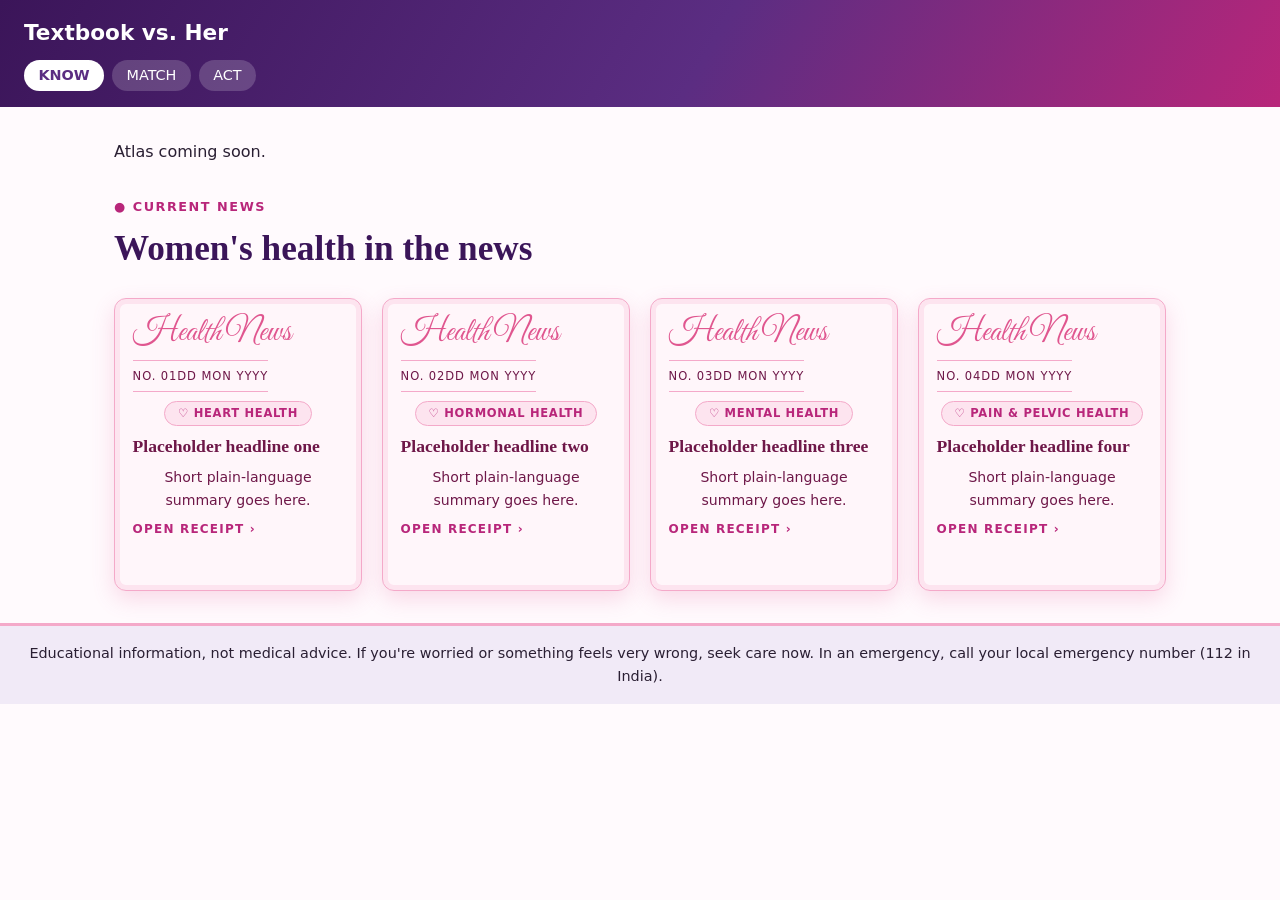
==== frontend/index.html @ a3866118 "Add frontend foundation Co-authored-by: Copilot <223556219+Copilot@users.noreply.github.com>" ====
<!DOCTYPE html>
<html lang="en">
<head>
  <meta charset="UTF-8" />
  <meta name="viewport" content="width=device-width, initial-scale=1" />
  <title>Textbook vs. Her</title>
  <link rel="preconnect" href="https://fonts.googleapis.com" />
  <link rel="preconnect" href="https://fonts.gstatic.com" crossorigin />
  <link href="https://fonts.googleapis.com/css2?family=Great+Vibes&display=swap" rel="stylesheet" />
  <link rel="stylesheet" href="styles/main.css" />
</head>
<body>
  <!-- bow drawing, reused by the receipts -->
  <svg width="0" height="0" style="position:absolute" aria-hidden="true" focusable="false">
    <symbol id="bow">
      <path d="M32 20 C22 4 4 2 3 18 C2 33 21 36 32 20Z" />
      <path d="M32 20 C42 4 60 2 61 18 C62 33 43 36 32 20Z" />
      <path d="M30 24 L22 38 L28 36 L32 26Z" />
      <path d="M34 24 L42 38 L36 36 L32 26Z" />
      <circle cx="32" cy="20" r="4.5" />
    </symbol>
  </svg>

  <header class="site-header">
    <h1>Textbook vs. Her</h1>
    <ol class="steps" aria-label="Your progress">
      <li aria-current="step">KNOW</li>
      <li>MATCH</li>
      <li>ACT</li>
    </ol>
  </header>

  <main id="app">
    <p>Atlas coming soon.</p>

    <section class="news" aria-labelledby="news-title">
      <p class="eyebrow">Current news</p>
      <h2 id="news-title">Women's health in the news</h2>
      <ul class="receipt-grid" id="news-list"></ul>
    </section>
  </main>

  <dialog id="receipt-dialog" class="receipt-dialog"></dialog>

  <footer class="site-footer">
    Educational information, not medical advice. If you're worried or something feels very wrong, seek care now. In an emergency, call your local emergency number (112 in India).
  </footer>

  <script type="module" src="config.js"></script>
  <script type="module" src="components/news.js"></script>
</body>
</html>
---- frontend/styles/main.css ----
/* =========================================================
   Textbook vs. Her: main stylesheet
   Edit colours here. Red is reserved for warning signs only.
   ========================================================= */
:root {
  /* purples */
  --purple-900: #3b1559;
  --purple-700: #5b2d82;
  --purple-500: #8a4bb8;
  --purple-100: #f1eaf7;

  /* pinks */
  --baby-pink: #fde4ef;
  --paper: #fff6fa;
  --rose-300: #f4a9c9;
  --rose-500: #e0568f;      /* dark pink */
  --rose-700: #b8267a;
  --rose-900: #6e1748;

  /* general */
  --text: #2a1f33;
  --muted: #6b5d75;
  --border: #e6dcee;
  --bg: #fffafd;
  --radius: 14px;
  --gap: 1rem;

  /* warnings (the only place red is used) */
  --warning: #b3261e;
  --warning-bg: #fdecea;

  /* fonts */
  --script: "Great Vibes", "Segoe Script", "Brush Script MT", cursive;
  --serif: Georgia, "Times New Roman", serif;
}

/* ---------- Base ---------- */
* { box-sizing: border-box; }

body {
  margin: 0;
  font-family: system-ui, -apple-system, "Segoe UI", sans-serif;
  color: var(--text);
  background: var(--bg);
  line-height: 1.6;
}

a { color: var(--purple-700); }

:focus-visible {
  outline: 3px solid var(--rose-700);
  outline-offset: 2px;
}

/* ---------- Header ---------- */
.site-header {
  padding: var(--gap) 1.5rem;
  color: #fff;
  background: linear-gradient(120deg, var(--purple-900), var(--purple-700) 55%, var(--rose-700));
}
.site-header h1 { margin: 0; font-size: 1.35rem; }

.steps {
  display: flex;
  gap: 0.5rem;
  margin: 0.6rem 0 0;
  padding: 0;
  list-style: none;
}
.steps li {
  padding: 0.25rem 0.9rem;
  border-radius: 999px;
  background: rgba(255, 255, 255, 0.18);
  font-size: 0.9rem;
}
.steps li[aria-current="step"] {
  background: #fff;
  color: var(--purple-700);
  font-weight: 700;
}

/* ---------- Layout ---------- */
main {
  max-width: 1100px;
  margin: 0 auto;
  padding: var(--gap) 1.5rem 2rem;
}

.card {
  padding: var(--gap);
  background: #fff;
  border: 1px solid var(--border);
  border-radius: var(--radius);
}

/* Red box: ONLY for published warning signs */
.warning-box {
  padding: var(--gap);
  background: var(--warning-bg);
  border: 2px solid var(--warning);
  border-radius: var(--radius);
}

/* ---------- Footer / disclaimer ---------- */
.site-footer {
  padding: var(--gap) 1.5rem;
  background: var(--purple-100);
  border-top: 3px solid var(--rose-300);
  font-size: 0.9rem;
  text-align: center;
}

/* ---------- News section heading ---------- */
.eyebrow {
  margin: 2rem 0 0;
  color: var(--rose-700);
  font-size: 0.8rem;
  font-weight: 700;
  letter-spacing: 0.12em;
  text-transform: uppercase;
}
.eyebrow::before { content: "● "; }

.news h2 {
  margin: 0.25rem 0 1.25rem;
  font-family: var(--serif);
  font-size: clamp(1.6rem, 4vw, 2.2rem);
  color: var(--purple-900);
}

.receipt-grid {
  display: grid;
  gap: 1.25rem;
  grid-template-columns: repeat(auto-fit, minmax(230px, 1fr));
  margin: 0;
  padding: 0;
  list-style: none;
}

/* ---------- Small receipt card ---------- */
.rcard {
  display: flex;
  flex-direction: column;
  gap: 0.55rem;
  width: 100%;
  height: 100%;
  padding: 1.1rem 1.1rem 1rem;
  font: inherit;
  text-align: center;
  color: var(--rose-900);
  background: var(--paper);
  border: 1.5px solid var(--rose-300);
  border-radius: 12px;
  box-shadow: inset 0 0 0 5px var(--baby-pink), 0 8px 22px rgba(224, 86, 143, 0.2);
  cursor: pointer;
  transition: transform 0.2s ease, box-shadow 0.2s ease;
}
.rcard:hover,
.rcard:focus-visible {
  transform: translateY(-5px) rotate(-0.6deg);
  box-shadow: inset 0 0 0 5px var(--baby-pink), 0 16px 32px rgba(224, 86, 143, 0.32);
}
.rcard > span { display: block; }

.rcard__script {
  font-family: var(--script);
  font-size: 2rem;
  line-height: 1.1;
  color: var(--rose-500);
}
.rcard__meta {
  display: flex !important;
  justify-content: space-between;
  padding: 0.35rem 0;
  border-top: 1px solid var(--rose-300);
  border-bottom: 1px solid var(--rose-300);
  font-size: 0.72rem;
  letter-spacing: 0.08em;
  text-transform: uppercase;
}
.rcard__tag {
  align-self: center;
  padding: 0.15rem 0.8rem;
  color: var(--rose-700);
  background: var(--baby-pink);
  border: 1px solid var(--rose-300);
  border-radius: 999px;
  font-size: 0.72rem;
  font-weight: 700;
  letter-spacing: 0.06em;
  text-transform: uppercase;
}
.rcard__title {
  font-family: var(--serif);
  font-size: 1.1rem;
  font-weight: 700;
  line-height: 1.3;
}
.rcard__summary { font-size: 0.88rem; }
.rcard__more {
  margin-top: auto;
  color: var(--rose-700);
  font-size: 0.75rem;
  font-weight: 700;
  letter-spacing: 0.1em;
  text-transform: uppercase;
}
.rcard__barcode {
  height: 26px;
  background: repeating-linear-gradient(
    90deg,
    var(--rose-500) 0 2px, transparent 2px 4px,
    var(--rose-500) 4px 5px, transparent 5px 9px
  );
  opacity: 0.6;
}

/* ---------- Big receipt (opens in a dialog) ---------- */
.receipt-dialog {
  width: min(440px, 92vw);
  max-height: 92vh;
  padding: 0;
  border: 0;
  background: transparent;
  overflow: visible;
}
.receipt-dialog::backdrop {
  background: rgba(59, 21, 89, 0.35);
  backdrop-filter: blur(6px);
}
.receipt-dialog[open] { animation: receipt-in 0.22s ease-out; }

@keyframes receipt-in {
  from { opacity: 0; transform: scale(0.92) translateY(12px); }
  to   { opacity: 1; transform: none; }
}

.receipt {
  max-height: 92vh;
  overflow: auto;
  padding: 1.4rem 2rem;
  text-align: center;
  color: var(--rose-900);
  background: var(--paper);
  border: 2px solid var(--rose-500);
  border-radius: 6px;
  box-shadow: inset 0 0 0 6px var(--baby-pink), 0 24px 60px rgba(110, 23, 72, 0.35);
}

/* bows */
.bow {
  width: 56px;
  height: 36px;
  fill: var(--rose-300);
  stroke: var(--rose-500);
  stroke-width: 1.5;
}
.bow--flip   { transform: scaleY(-1); }
.bow--flip-x { transform: scale(-1, -1); }

/* top row: bow, title, close button */
.receipt__top {
  display: flex;
  align-items: center;
  justify-content: space-between;
  gap: 0.5rem;
}
.receipt__script {
  margin: 0;
  font-family: var(--script);
  font-size: 2.8rem;
  font-weight: 400;
  line-height: 1;
  color: var(--rose-500);
}
.receipt__close {
  width: 36px;
  height: 36px;
  font: inherit;
  color: var(--rose-700);
  background: #fff;
  border: 1.5px solid var(--rose-500);
  border-radius: 50%;
  cursor: pointer;
}
.receipt__close:hover { background: var(--baby-pink); }

/* header lines */
.receipt__thanks {
  margin: 0.7rem 0;
  padding-bottom: 0.6rem;
  border-bottom: 1.5px solid var(--rose-500);
  font-size: 0.85rem;
  font-weight: 700;
  letter-spacing: 0.14em;
  text-transform: uppercase;
}
.receipt__row {
  display: flex;
  justify-content: space-between;
  padding-bottom: 0.5rem;
  border-bottom: 1.5px solid var(--rose-500);
  color: var(--rose-700);
  font-size: 0.8rem;
  letter-spacing: 0.08em;
  text-transform: uppercase;
}
.receipt__cols {
  display: flex;
  justify-content: space-between;
  margin: 0.8rem 0 0.2rem;
  font-size: 0.82rem;
  font-weight: 700;
  letter-spacing: 0.14em;
  text-transform: uppercase;
}

/* body */
.receipt__title {
  margin: 0.5rem 0 0.3rem;
  font-family: var(--serif);
  font-size: 1.3rem;
  line-height: 1.3;
}
.receipt__summary { margin: 0 0 0.8rem; font-size: 0.92rem; }
.receipt__points {
  margin: 0 0 1rem;
  padding-left: 1.4rem;
  text-align: left;
  font-size: 0.92rem;
}
.receipt__points li { margin-bottom: 0.3rem; }

/* "Source:" line (the receipt's "Total:") */
.receipt__total {
  display: flex;
  align-items: baseline;
  justify-content: space-between;
  padding: 0.3rem 0;
  border-top: 1.5px solid var(--rose-500);
  border-bottom: 1.5px solid var(--rose-500);
  font-weight: 700;
}
.receipt__script-sm {
  font-family: var(--script);
  font-size: 1.9rem;
  font-weight: 400;
  color: var(--rose-500);
}

/* link button + barcode */
.receipt__notify {
  margin: 0.9rem 0 0.5rem;
  font-size: 0.75rem;
  letter-spacing: 0.1em;
  text-transform: uppercase;
}
.receipt__link {
  display: inline-block;
  padding: 0.5rem 1.3rem;
  color: #fff;
  background: var(--rose-700);
  border-radius: 999px;
  font-weight: 700;
  text-decoration: none;
}
.receipt__link:hover { background: var(--rose-900); }
.receipt__link--off {
  color: var(--rose-700);
  background: var(--baby-pink);
  border: 1px dashed var(--rose-500);
}
.receipt__link--off:hover { background: var(--baby-pink); }

.receipt__barcode {
  height: 46px;
  margin: 0.9rem 0 0.2rem;
  background: repeating-linear-gradient(
    90deg,
    var(--rose-500) 0 3px, transparent 3px 6px,
    var(--rose-500) 6px 7px, transparent 7px 12px
  );
}
.receipt__bottom { display: flex; justify-content: space-between; }
.receipt__disclaimer { margin: 0.2rem 0 0; font-size: 0.72rem; }

/* ---------- Respect "reduce motion" ---------- */
@media (prefers-reduced-motion: reduce) {
  .rcard { transition: none; }
  .rcard:hover,
  .rcard:focus-visible { transform: none; }
  .receipt-dialog[open] { animation: none; }
}
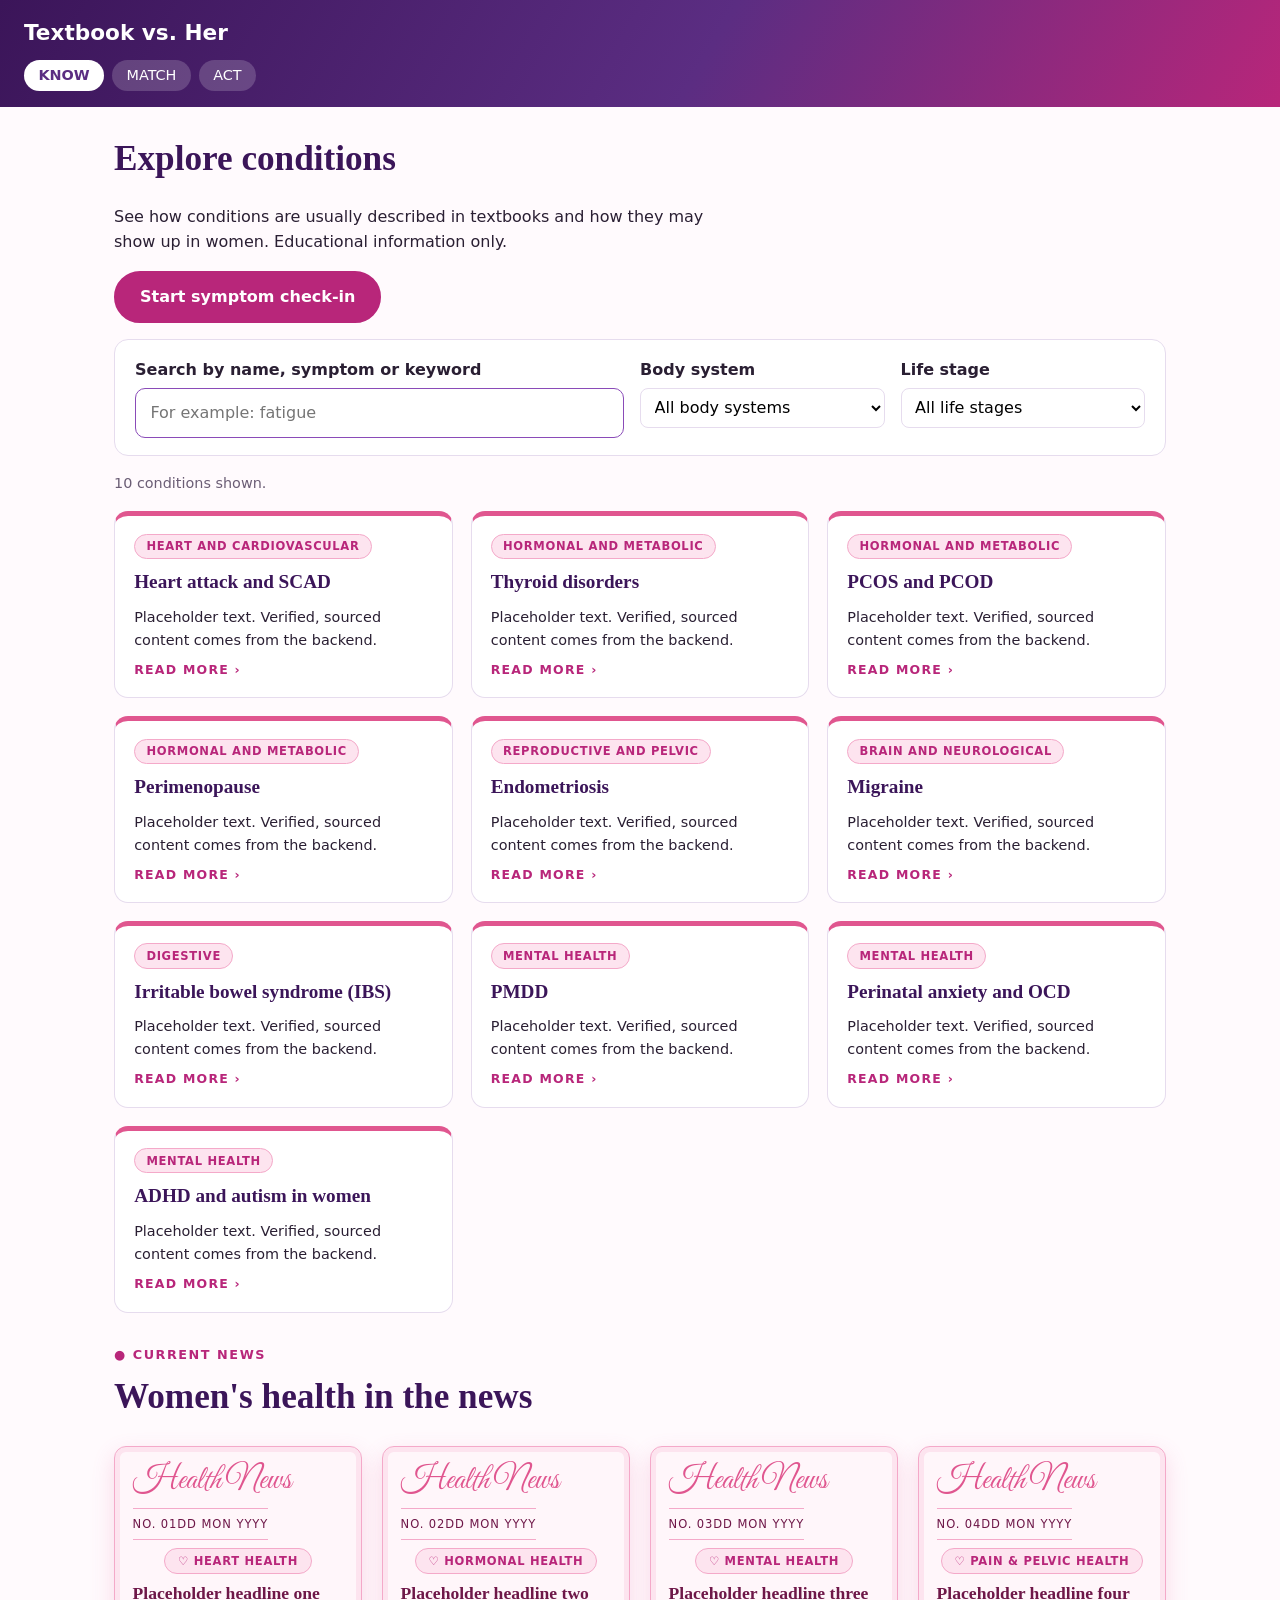
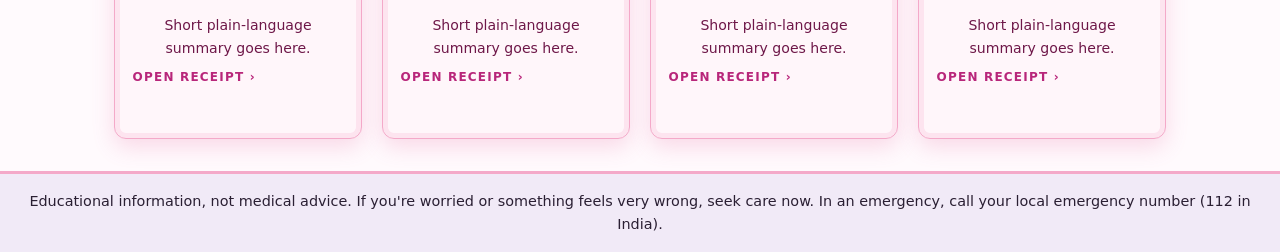
==== commit 68024934: "Build health check-in frontend Co-authored-by: Copilot <223556219+Copilot@users.noreply.github.com>" ====
--- a/frontend/index.html
+++ b/frontend/index.html
@@ -31,7 +31,33 @@
   </header>
 
   <main id="app">
-    <p>Atlas coming soon.</p>
+    <section class="atlas" aria-labelledby="atlas-title">
+      <h2 id="atlas-title" class="page-title">Explore conditions</h2>
+      <p class="lead">
+        See how conditions are usually described in textbooks and how they may show up in women.
+        Educational information only.
+      </p>
+      <p><a class="btn" href="pages/checkin.html">Start symptom check-in</a></p>
+
+      <div class="atlas-tools panel">
+        <div>
+          <label for="atlas-search">Search by name, symptom or keyword</label>
+          <input id="atlas-search" type="search" autocomplete="off" placeholder="For example: fatigue" />
+        </div>
+        <div>
+          <label for="filter-system">Body system</label>
+          <select id="filter-system"><option value="">All body systems</option></select>
+        </div>
+        <div>
+          <label for="filter-stage">Life stage</label>
+          <select id="filter-stage"><option value="">All life stages</option></select>
+        </div>
+      </div>
+
+      <p id="atlas-status" class="status" role="status" aria-live="polite"></p>
+      <div id="atlas-error" class="error-box" role="alert" tabindex="-1" hidden></div>
+      <ul id="atlas-grid" class="ccard-grid"></ul>
+    </section>
 
     <section class="news" aria-labelledby="news-title">
       <p class="eyebrow">Current news</p>
@@ -47,6 +73,7 @@
   </footer>
 
   <script type="module" src="config.js"></script>
+  <script type="module" src="components/atlas.js"></script>
   <script type="module" src="components/news.js"></script>
 </body>
 </html>
--- a/frontend/styles/main.css
+++ b/frontend/styles/main.css
@@ -390,4 +390,302 @@
   .rcard:hover,
   .rcard:focus-visible { transform: none; }
   .receipt-dialog[open] { animation: none; }
-}+}
+/* ---------- Check-in form ---------- */
+.site-header h1 a { color: #fff; text-decoration: none; }
+.page-title {
+  margin: 0.5rem 0;
+  font-family: var(--serif);
+  font-size: clamp(1.6rem, 4vw, 2.2rem);
+  color: var(--purple-900);
+}
+.lead { max-width: 60ch; }
+.privacy-note { color: var(--muted); font-size: 0.9rem; }
+
+.panel {
+  margin: 1rem 0;
+  padding: 1.1rem 1.25rem;
+  background: #fff;
+  border: 1px solid var(--border);
+  border-radius: var(--radius);
+}
+fieldset.panel legend,
+.panel h3 {
+  margin: 0 0 0.6rem;
+  padding: 0 0.3rem;
+  font-family: var(--serif);
+  font-size: 1.15rem;
+  color: var(--purple-900);
+}
+.panel label { font-weight: 600; }
+
+.choices {
+  display: grid;
+  gap: 0.5rem;
+  grid-template-columns: repeat(auto-fit, minmax(210px, 1fr));
+}
+.choice {
+  display: flex;
+  align-items: center;
+  gap: 0.6rem;
+  padding: 0.6rem 0.8rem;
+  font-weight: 500;
+  border: 1.5px solid var(--border);
+  border-radius: 10px;
+  cursor: pointer;
+}
+.choice:has(input:checked) { background: var(--baby-pink); border-color: var(--rose-500); }
+.choice input { width: 1.1rem; height: 1.1rem; accent-color: var(--rose-700); }
+
+input[type="search"] {
+  display: block;
+  width: 100%;
+  margin-top: 0.3rem;
+  padding: 0.7rem 0.9rem;
+  font: inherit;
+  border: 1.5px solid var(--purple-500);
+  border-radius: 10px;
+}
+.status { min-height: 1.4rem; margin: 0.4rem 0; color: var(--muted); font-size: 0.9rem; }
+
+.results, .selected { display: grid; gap: 0.5rem; margin: 0; padding: 0; list-style: none; }
+.results { grid-template-columns: repeat(auto-fill, minmax(220px, 1fr)); }
+
+.result-btn {
+  display: flex;
+  justify-content: space-between;
+  width: 100%;
+  padding: 0.6rem 0.8rem;
+  font: inherit;
+  text-align: left;
+  color: var(--text);
+  background: var(--paper);
+  border: 1.5px solid var(--rose-300);
+  border-radius: 10px;
+  cursor: pointer;
+}
+.result-btn:hover:not(:disabled) { background: var(--baby-pink); }
+.result-btn:disabled { opacity: 0.6; cursor: default; }
+.result-btn span { color: var(--rose-700); font-weight: 700; }
+
+.sym { padding: 0.9rem 1rem; }
+.sym__head { display: flex; align-items: center; justify-content: space-between; margin-bottom: 0.6rem; }
+.sym__fields { display: grid; gap: 0.75rem; grid-template-columns: repeat(auto-fit, minmax(200px, 1fr)); }
+.sym__fields label { display: grid; gap: 0.25rem; font-size: 0.9rem; }
+select {
+  padding: 0.55rem 0.6rem;
+  font: inherit;
+  background: #fff;
+  border: 1.5px solid var(--border);
+  border-radius: 8px;
+}
+.link-btn {
+  font: inherit;
+  font-weight: 600;
+  color: var(--rose-700);
+  background: none;
+  border: 0;
+  text-decoration: underline;
+  cursor: pointer;
+}
+.empty {
+  padding: 0.8rem;
+  text-align: center;
+  color: var(--muted);
+  border: 1.5px dashed var(--rose-300);
+  border-radius: 10px;
+}
+
+.btn {
+  display: inline-block;
+  padding: 0.7rem 1.5rem;
+  font: inherit;
+  font-weight: 700;
+  color: #fff;
+  background: var(--rose-700);
+  border: 2px solid var(--rose-700);
+  border-radius: 999px;
+  text-decoration: none;
+  cursor: pointer;
+}
+.btn:hover { background: var(--rose-900); border-color: var(--rose-900); }
+.btn:disabled { opacity: 0.6; cursor: wait; }
+.btn--ghost { color: var(--rose-700); background: #fff; }
+.btn--ghost:hover { color: var(--rose-900); background: var(--baby-pink); }
+.actions { display: flex; flex-wrap: wrap; gap: 0.75rem; }
+
+/* Form errors use purple, NOT red: red is reserved for published warning signs */
+.error-box {
+  margin: 0.75rem 0;
+  padding: 0.8rem 1rem;
+  background: var(--purple-100);
+  border: 2px solid var(--purple-700);
+  border-radius: 10px;
+}
+.error-box strong { display: block; margin-bottom: 0.3rem; }
+.error-box ul { margin: 0; padding-left: 1.2rem; }
+/* ---------- Results ---------- */
+.section-title {
+  margin: 1.5rem 0 0.4rem;
+  font-family: var(--serif);
+  font-size: 1.5rem;
+  color: var(--purple-900);
+}
+.note { color: var(--muted); font-size: 0.9rem; }
+.disclaimer-block {
+  margin: 0 0 1rem;
+  padding: 0.8rem 1rem;
+  background: var(--purple-100);
+  border-left: 5px solid var(--purple-700);
+  border-radius: 8px;
+  font-weight: 600;
+}
+details.panel summary { cursor: pointer; font-weight: 700; color: var(--purple-700); }
+
+input[type="text"] {
+  display: block;
+  width: 100%;
+  max-width: 360px;
+  margin: 0.3rem 0 1rem;
+  padding: 0.7rem 0.9rem;
+  font: inherit;
+  border: 1.5px solid var(--purple-500);
+  border-radius: 10px;
+}
+
+/* Warning signs: the ONLY place red is used */
+.warning-box h2 {
+  margin: 0 0 0.4rem;
+  font-family: var(--serif);
+  font-size: 1.35rem;
+  color: var(--warning);
+}
+.warning-list { display: grid; gap: 0.75rem; margin: 0.75rem 0 0; padding: 0; list-style: none; }
+.warning-item {
+  padding: 0.8rem 1rem;
+  background: #fff;
+  border: 1.5px solid var(--warning);
+  border-radius: 10px;
+}
+.warning-item p { margin: 0.2rem 0; }
+.warning-item__name { font-weight: 700; color: var(--warning); }
+.warning-item a { color: var(--warning); }
+
+/* Pattern cards: pink and purple, never red */
+.pattern-list { display: grid; gap: 1rem; margin: 1rem 0; padding: 0; list-style: none; }
+.pattern {
+  padding: 1.1rem 1.25rem;
+  background: var(--paper);
+  border: 1.5px solid var(--rose-300);
+  border-radius: var(--radius);
+  box-shadow: inset 0 0 0 4px var(--baby-pink);
+}
+.pattern__pick {
+  display: inline-flex;
+  align-items: center;
+  gap: 0.5rem;
+  color: var(--rose-700);
+  font-weight: 600;
+}
+.pattern__pick input { width: 1.1rem; height: 1.1rem; accent-color: var(--rose-700); }
+.pattern h3 {
+  margin: 0.4rem 0 0.2rem;
+  font-family: var(--serif);
+  font-size: 1.3rem;
+  color: var(--purple-900);
+}
+.pattern h4 {
+  margin: 0.9rem 0 0.2rem;
+  font-size: 0.8rem;
+  letter-spacing: 0.1em;
+  text-transform: uppercase;
+  color: var(--rose-700);
+}
+.pattern p { margin: 0.2rem 0; }
+.pattern ul { margin: 0.2rem 0; padding-left: 1.2rem; }
+.overlap { display: flex; align-items: center; gap: 0.5rem; font-weight: 700; color: var(--purple-700); }
+.overlap__dots { letter-spacing: 0.2em; color: var(--rose-500); }
+/* ---------- Atlas ---------- */
+.atlas-tools { display: grid; gap: 1rem; grid-template-columns: 2fr 1fr 1fr; }
+.atlas-tools label { display: block; margin-bottom: 0.3rem; }
+.atlas-tools select { width: 100%; }
+@media (max-width: 760px) { .atlas-tools { grid-template-columns: 1fr; } }
+
+.ccard-grid {
+  display: grid;
+  gap: 1.1rem;
+  grid-template-columns: repeat(auto-fill, minmax(250px, 1fr));
+  margin: 1rem 0;
+  padding: 0;
+  list-style: none;
+}
+.ccard {
+  display: flex;
+  flex-direction: column;
+  gap: 0.5rem;
+  height: 100%;
+  padding: 1.1rem 1.2rem;
+  color: var(--text);
+  text-decoration: none;
+  background: #fff;
+  border: 1.5px solid var(--border);
+  border-top: 5px solid var(--rose-500);
+  border-radius: var(--radius);
+  transition: transform 0.2s ease, box-shadow 0.2s ease;
+}
+a.ccard:hover,
+a.ccard:focus-visible {
+  transform: translateY(-4px);
+  box-shadow: 0 12px 26px rgba(91, 45, 130, 0.18);
+}
+.ccard__tag {
+  align-self: flex-start;
+  display: inline-block;
+  padding: 0.15rem 0.7rem;
+  color: var(--rose-700);
+  background: var(--baby-pink);
+  border: 1px solid var(--rose-300);
+  border-radius: 999px;
+  font-size: 0.72rem;
+  font-weight: 700;
+  letter-spacing: 0.06em;
+  text-transform: uppercase;
+}
+.ccard h3 { margin: 0; font-family: var(--serif); font-size: 1.2rem; color: var(--purple-900); }
+.ccard p { margin: 0; font-size: 0.9rem; }
+.ccard__more {
+  margin-top: auto;
+  color: var(--rose-700);
+  font-size: 0.78rem;
+  font-weight: 700;
+  letter-spacing: 0.1em;
+  text-transform: uppercase;
+}
+
+/* ---------- Condition detail ---------- */
+.detail-section { margin: 1.5rem 0; }
+.detail-section h2 {
+  margin: 0 0 0.5rem;
+  font-family: var(--serif);
+  font-size: 1.4rem;
+  color: var(--purple-900);
+}
+.detail-section ul { margin: 0.2rem 0; padding-left: 1.2rem; }
+
+.compare { display: grid; gap: 1rem; }
+.compare--two { grid-template-columns: 1fr 1fr; }
+@media (max-width: 760px) { .compare--two { grid-template-columns: 1fr; } }
+.compare__col {
+  padding: 1rem 1.2rem;
+  background: #fff;
+  border: 1.5px solid var(--border);
+  border-radius: var(--radius);
+}
+.compare__col h3 { margin: 0 0 0.4rem; font-family: var(--serif); font-size: 1.15rem; }
+.compare__col--textbook { border-top: 5px solid var(--purple-500); }
+.compare__col--textbook h3 { color: var(--purple-700); }
+.compare__col--her { border-top: 5px solid var(--rose-500); background: var(--paper); }
+.compare__col--her h3 { color: var(--rose-700); }
+
+.source-list li { margin-bottom: 0.3rem; }
+.detail-cta { display: flex; flex-wrap: wrap; gap: 0.75rem; margin: 1.5rem 0; }
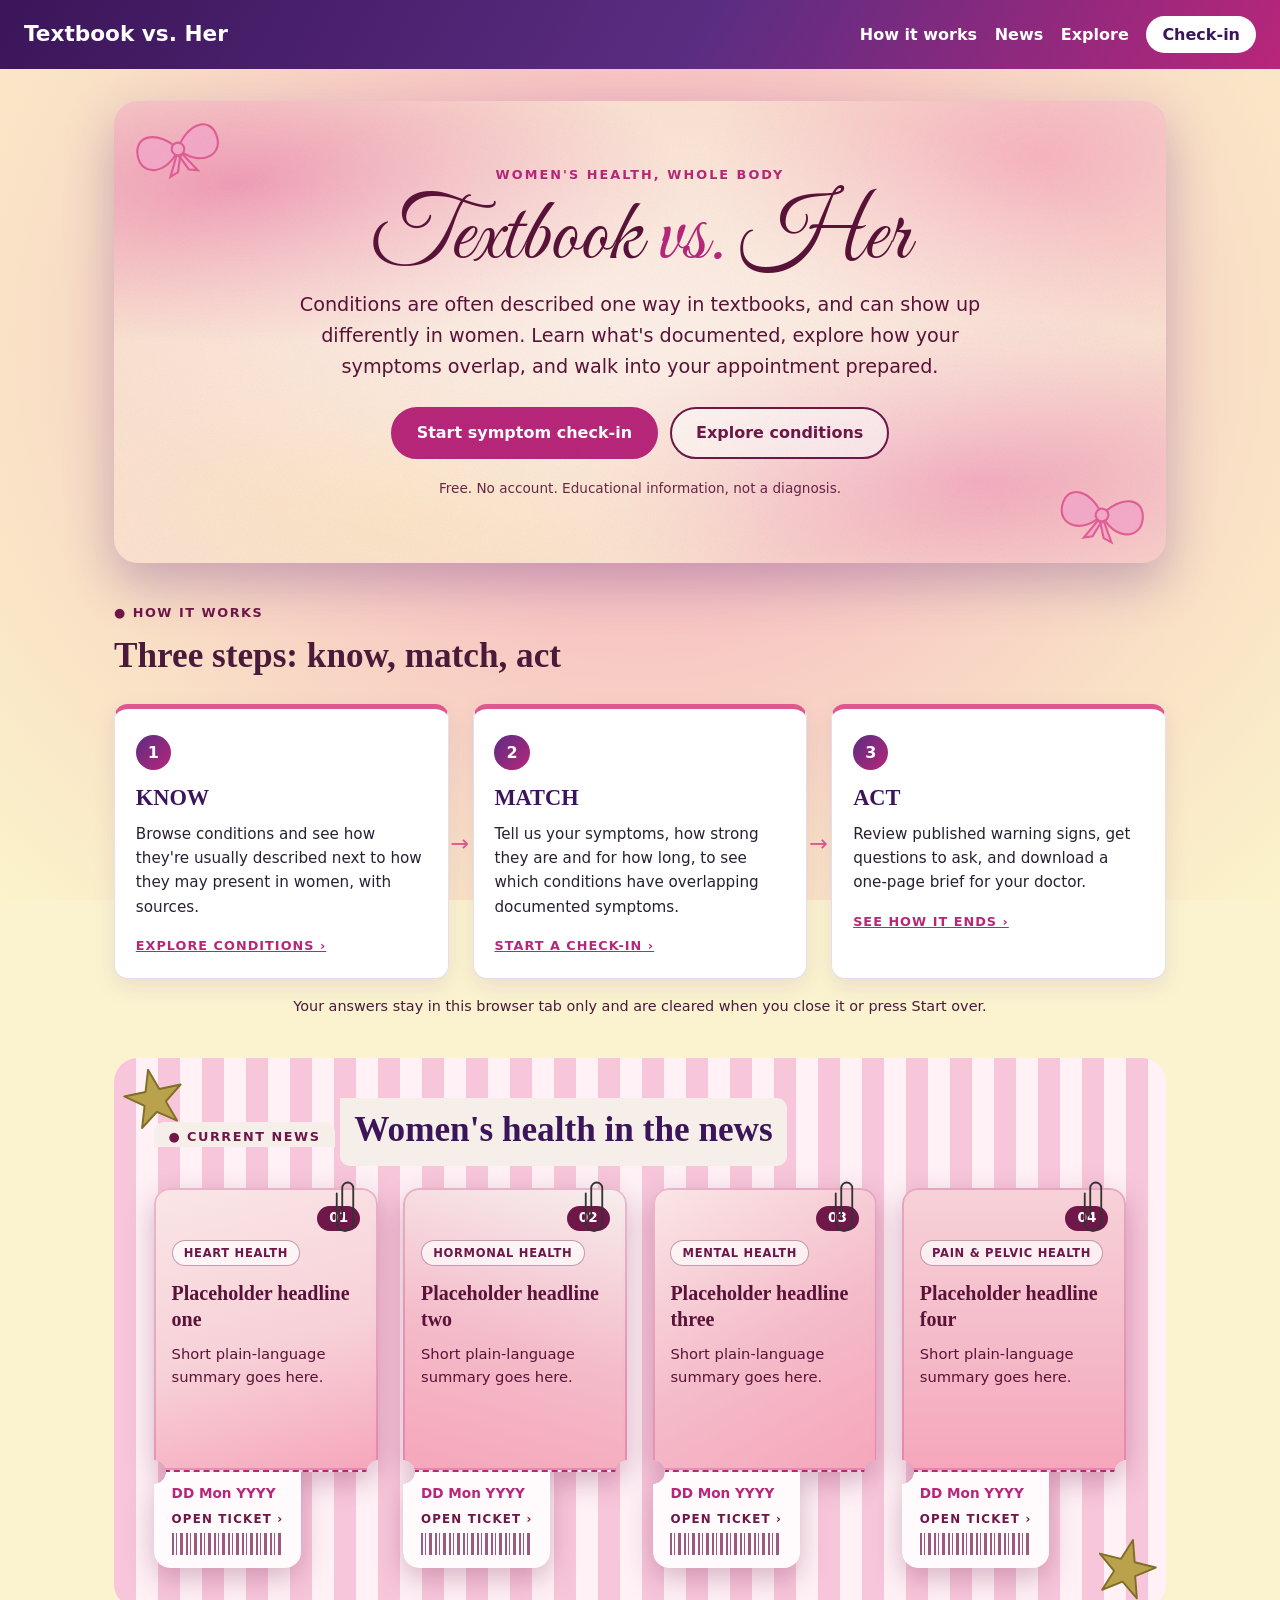
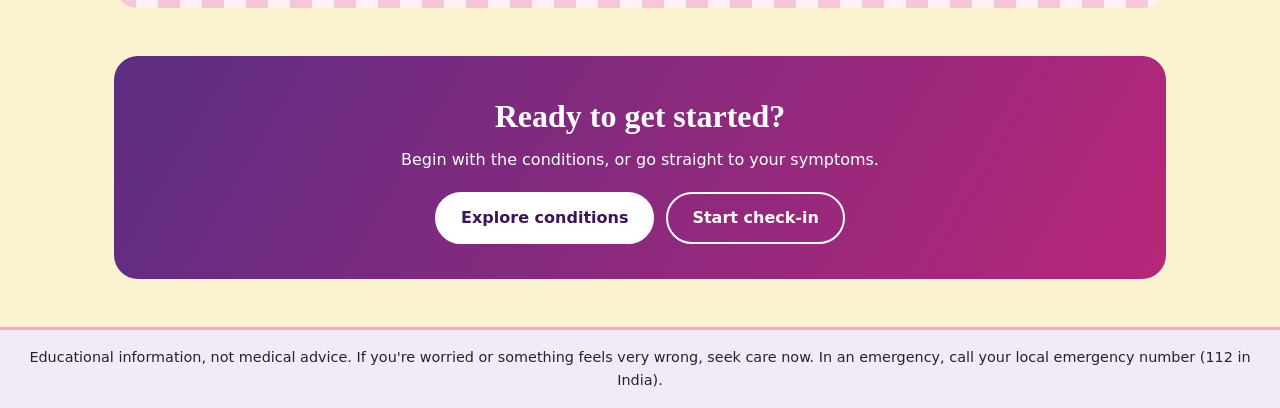
==== commit 5cd72c71: "Update landing page and news ticket styling Co-authored-by: Copilot <223556219+Copilot@users.noreply" ====
--- a/frontend/index.html
+++ b/frontend/index.html
@@ -9,8 +9,8 @@
   <link href="https://fonts.googleapis.com/css2?family=Great+Vibes&display=swap" rel="stylesheet" />
   <link rel="stylesheet" href="styles/main.css" />
 </head>
-<body>
-  <!-- bow drawing, reused by the receipts -->
+<body class="landing">
+  <!-- bow drawing, reused by the hero and the receipts -->
   <svg width="0" height="0" style="position:absolute" aria-hidden="true" focusable="false">
     <symbol id="bow">
       <path d="M32 20 C22 4 4 2 3 18 C2 33 21 36 32 20Z" />
@@ -21,48 +21,78 @@
     </symbol>
   </svg>
 
-  <header class="site-header">
-    <h1>Textbook vs. Her</h1>
-    <ol class="steps" aria-label="Your progress">
-      <li aria-current="step">KNOW</li>
-      <li>MATCH</li>
-      <li>ACT</li>
-    </ol>
+  <header class="site-header site-header--bar">
+    <h1><a href="index.html">Textbook vs. Her</a></h1>
+    <nav class="site-nav" aria-label="Main">
+      <a href="#how">How it works</a>
+      <a href="#news-title">News</a>
+      <a href="pages/know.html">Explore</a>
+      <a href="pages/checkin.html" class="site-nav__cta">Check-in</a>
+    </nav>
   </header>
 
-  <main id="app">
-    <section class="atlas" aria-labelledby="atlas-title">
-      <h2 id="atlas-title" class="page-title">Explore conditions</h2>
-      <p class="lead">
-        See how conditions are usually described in textbooks and how they may show up in women.
-        Educational information only.
+  <main>
+    <!-- HERO -->
+    <section class="hero" aria-labelledby="hero-title">
+      <svg class="bow hero__bow hero__bow--l" viewBox="0 0 64 40" aria-hidden="true" focusable="false"><use href="#bow"></use></svg>
+      <svg class="bow hero__bow hero__bow--r" viewBox="0 0 64 40" aria-hidden="true" focusable="false"><use href="#bow"></use></svg>
+      <p class="hero__eyebrow">Women's health, whole body</p>
+      <h2 id="hero-title" class="hero__title">Textbook <span>vs.</span> Her</h2>
+      <p class="hero__lead">
+        Conditions are often described one way in textbooks, and can show up differently in women.
+        Learn what's documented, explore how your symptoms overlap, and walk into your appointment prepared.
       </p>
-      <p><a class="btn" href="pages/checkin.html">Start symptom check-in</a></p>
-
-      <div class="atlas-tools panel">
-        <div>
-          <label for="atlas-search">Search by name, symptom or keyword</label>
-          <input id="atlas-search" type="search" autocomplete="off" placeholder="For example: fatigue" />
-        </div>
-        <div>
-          <label for="filter-system">Body system</label>
-          <select id="filter-system"><option value="">All body systems</option></select>
-        </div>
-        <div>
-          <label for="filter-stage">Life stage</label>
-          <select id="filter-stage"><option value="">All life stages</option></select>
-        </div>
+      <div class="hero__actions">
+        <a class="btn btn--light" href="pages/checkin.html">Start symptom check-in</a>
+        <a class="btn btn--outline-light" href="pages/know.html">Explore conditions</a>
       </div>
-
-      <p id="atlas-status" class="status" role="status" aria-live="polite"></p>
-      <div id="atlas-error" class="error-box" role="alert" tabindex="-1" hidden></div>
-      <ul id="atlas-grid" class="ccard-grid"></ul>
+      <p class="hero__note">Free. No account. Educational information, not a diagnosis.</p>
     </section>
 
-    <section class="news" aria-labelledby="news-title">
+    <!-- HOW IT WORKS -->
+    <section id="how" class="flow" aria-labelledby="how-title">
+      <p class="eyebrow">How it works</p>
+      <h2 id="how-title" class="flow__title">Three steps: know, match, act</h2>
+      <ol class="flow__steps">
+        <li class="flow__step">
+          <span class="flow__num" aria-hidden="true">1</span>
+          <h3>KNOW</h3>
+          <p>Browse conditions and see how they're usually described next to how they may present in women, with sources.</p>
+          <a class="flow__link" href="pages/know.html">Explore conditions ›</a>
+        </li>
+        <li class="flow__step">
+          <span class="flow__num" aria-hidden="true">2</span>
+          <h3>MATCH</h3>
+          <p>Tell us your symptoms, how strong they are and for how long, to see which conditions have overlapping documented symptoms.</p>
+          <a class="flow__link" href="pages/checkin.html">Start a check-in ›</a>
+        </li>
+        <li class="flow__step">
+          <span class="flow__num" aria-hidden="true">3</span>
+          <h3>ACT</h3>
+          <p>Review published warning signs, get questions to ask, and download a one-page brief for your doctor.</p>
+          <a class="flow__link" href="pages/checkin.html">See how it ends ›</a>
+        </li>
+      </ol>
+      <p class="note flow__privacy">
+        Your answers stay in this browser tab only and are cleared when you close it or press Start over.
+      </p>
+    </section>
+
+    <!-- NEWS -->
+    <section class="news news--board" aria-labelledby="news-title">
       <p class="eyebrow">Current news</p>
       <h2 id="news-title">Women's health in the news</h2>
       <ul class="receipt-grid" id="news-list"></ul>
+    </section>
+
+    <!-- FINAL CALL TO ACTION -->
+    <section class="cta" aria-labelledby="cta-title">
+      <h2 id="cta-title">Ready to get started?</h2>
+      <p>Begin with the conditions, or go straight to your symptoms.</p>
+      <div class="hero__actions">
+        <a class="btn btn--light" href="pages/know.html">Explore conditions</a>
+        <a class="btn btn--outline-light" href="pages/checkin.html">Start check-in</a>
+      </div>
     </section>
   </main>
 
@@ -73,7 +103,6 @@
   </footer>
 
   <script type="module" src="config.js"></script>
-  <script type="module" src="components/atlas.js"></script>
   <script type="module" src="components/news.js"></script>
 </body>
 </html>
--- a/frontend/styles/main.css
+++ b/frontend/styles/main.css
@@ -688,4 +688,445 @@
 .compare__col--her h3 { color: var(--rose-700); }
 
 .source-list li { margin-bottom: 0.3rem; }
-.detail-cta { display: flex; flex-wrap: wrap; gap: 0.75rem; margin: 1.5rem 0; }+.detail-cta { display: flex; flex-wrap: wrap; gap: 0.75rem; margin: 1.5rem 0; }
+/* ---------- Landing page ---------- */
+.site-header--bar { display: flex; flex-wrap: wrap; align-items: center; justify-content: space-between; gap: 0.75rem; }
+.site-nav { display: flex; flex-wrap: wrap; align-items: center; gap: 0.4rem 1.1rem; }
+.site-nav a { color: #fff; font-weight: 600; text-decoration: none; }
+.site-nav a:hover { text-decoration: underline; }
+.site-nav__cta { padding: 0.35rem 1rem; color: var(--purple-900) !important; background: #fff; border-radius: 999px; text-decoration: none !important; }
+
+.hero {
+  position: relative;
+  margin: 1rem 0 2rem;
+  padding: clamp(2rem, 6vw, 4rem) clamp(1.25rem, 4vw, 3rem);
+  text-align: center;
+  color: #fff;
+  background:
+    radial-gradient(circle at 15% 20%, rgba(244, 169, 201, 0.35), transparent 45%),
+    radial-gradient(circle at 85% 80%, rgba(138, 75, 184, 0.45), transparent 50%),
+    linear-gradient(135deg, var(--purple-900), var(--purple-700) 55%, var(--rose-700));
+  border-radius: 24px;
+  box-shadow: 0 20px 50px rgba(91, 45, 130, 0.3);
+  overflow: hidden;
+}
+.hero__bow { position: absolute; width: 90px; height: 58px; opacity: 0.5; }
+.hero__bow--l { top: 1.2rem; left: 1.2rem; transform: rotate(-14deg); }
+.hero__bow--r { bottom: 1.2rem; right: 1.2rem; transform: rotate(10deg) scaleX(-1); }
+.hero__eyebrow {
+  margin: 0;
+  font-size: 0.8rem;
+  font-weight: 700;
+  letter-spacing: 0.16em;
+  text-transform: uppercase;
+  color: var(--baby-pink);
+}
+.hero__title {
+  margin: 0.4rem 0;
+  font-family: var(--script);
+  font-size: clamp(3rem, 10vw, 5.5rem);
+  font-weight: 400;
+  line-height: 1.05;
+}
+.hero__title span { color: var(--rose-300); }
+.hero__lead { max-width: 58ch; margin: 0 auto 1.5rem; font-size: clamp(1rem, 2.4vw, 1.2rem); }
+.hero__actions { display: flex; flex-wrap: wrap; justify-content: center; gap: 0.75rem; }
+.hero__note { margin: 1.2rem 0 0; font-size: 0.85rem; opacity: 0.9; }
+
+.btn--light { color: var(--purple-900); background: #fff; border-color: #fff; }
+.btn--light:hover { color: var(--purple-900); background: var(--baby-pink); border-color: var(--baby-pink); }
+.btn--outline-light { color: #fff; background: transparent; border-color: #fff; }
+.btn--outline-light:hover { color: var(--purple-900); background: #fff; border-color: #fff; }
+
+.flow { margin: 2.5rem 0; }
+.flow__title { margin: 0.25rem 0 1.25rem; font-family: var(--serif); font-size: clamp(1.6rem, 4vw, 2.2rem); color: var(--purple-900); }
+.flow__steps {
+  display: grid;
+  gap: 1.5rem;
+  grid-template-columns: repeat(3, 1fr);
+  margin: 0;
+  padding: 0;
+  list-style: none;
+}
+.flow__step {
+  position: relative;
+  padding: 1.6rem 1.3rem 1.3rem;
+  background: #fff;
+  border: 1.5px solid var(--border);
+  border-top: 5px solid var(--rose-500);
+  border-radius: var(--radius);
+  box-shadow: 0 8px 22px rgba(91, 45, 130, 0.1);
+}
+/* arrow between the cards (desktop only) */
+.flow__step:not(:last-child)::after {
+  content: "→";
+  position: absolute;
+  top: 50%;
+  right: -1.35rem;
+  transform: translateY(-50%);
+  font-size: 1.4rem;
+  color: var(--rose-500);
+}
+.flow__num {
+  display: inline-grid;
+  place-items: center;
+  width: 2.2rem;
+  height: 2.2rem;
+  margin-bottom: 0.4rem;
+  color: #fff;
+  background: linear-gradient(135deg, var(--purple-700), var(--rose-700));
+  border-radius: 50%;
+  font-weight: 700;
+}
+.flow__step h3 { margin: 0.2rem 0 0.4rem; font-family: var(--serif); font-size: 1.4rem; color: var(--purple-900); }
+.flow__step p { margin: 0 0 0.8rem; font-size: 0.95rem; }
+.flow__link { color: var(--rose-700); font-size: 0.8rem; font-weight: 700; letter-spacing: 0.08em; text-transform: uppercase; }
+.flow__privacy { margin-top: 1rem; text-align: center; }
+
+.cta {
+  margin: 3rem 0 1rem;
+  padding: 2.2rem 1.5rem;
+  text-align: center;
+  color: #fff;
+  background: linear-gradient(120deg, var(--purple-700), var(--rose-700));
+  border-radius: 24px;
+}
+.cta h2 { margin: 0 0 0.3rem; font-family: var(--serif); font-size: clamp(1.5rem, 4vw, 2rem); }
+.cta p { margin: 0 0 1.2rem; }
+
+@media (max-width: 800px) {
+  .flow__steps { grid-template-columns: 1fr; }
+  .flow__step:not(:last-child)::after { content: "↓"; top: auto; right: 50%; bottom: -1.45rem; transform: translateX(50%); }
+  .hero__bow { display: none; }
+}
+html { scroll-behavior: smooth; }
+@media (prefers-reduced-motion: reduce) { html { scroll-behavior: auto; } }
+/* =========================================================
+   News: ticket stubs, pink gradient palette
+   ========================================================= */
+
+/* striped board with gold stars */
+.news--board {
+  position: relative;
+  margin: 2.5rem 0;
+  padding: clamp(1.25rem, 4vw, 2.5rem);
+  background: repeating-linear-gradient(90deg, #f7c6da 0 22px, #fff1f6 22px 44px);
+  border-radius: 24px;
+  overflow: hidden;
+}
+.news--board::before,
+.news--board::after {
+  content: "";
+  position: absolute;
+  width: 64px;
+  height: 64px;
+  background: url("data:image/svg+xml,%3Csvg xmlns='http://www.w3.org/2000/svg' viewBox='0 0 100 100'%3E%3Cpolygon points='50,5 61,38 95,38 67,59 78,92 50,72 22,92 33,59 5,38 39,38' fill='%23b9a24b' stroke='%237f6f26' stroke-width='3' stroke-linejoin='round'/%3E%3C/svg%3E") center / contain no-repeat;
+  pointer-events: none;
+}
+.news--board::before { top: 8px; left: 8px; transform: rotate(-12deg); }
+.news--board::after { right: 8px; bottom: 8px; transform: rotate(14deg); }
+
+/* heading on a little paper label */
+.news--board .eyebrow,
+.news--board h2 { position: relative; display: inline-block; margin: 0; background: #f6efe9; }
+.news--board .eyebrow { padding: 0.3rem 0.9rem 0; border-radius: 10px 10px 0 0; }
+.news--board h2 { margin-bottom: 1.4rem; padding: 0.2rem 0.9rem 0.5rem; border-radius: 0 10px 10px 10px; }
+
+.news--board .receipt-grid {
+  position: relative;
+  z-index: 1;
+  grid-template-columns: repeat(auto-fit, minmax(220px, 1fr));
+  gap: 1.6rem;
+}
+/* equal-height tickets */
+.news--board .receipt-grid > li { display: flex; }
+
+/* gradient themes, all from your palette:
+   F7EEED snow, FAE6E7 misty rose, F7D1D8 mimi pink, F4BBC9 orchid pink, F6A6BB amaranth pink */
+.tk-wrap--1 { --c1: #FAE6E7; --c2: #F7D1D8; --c3: #F6A6BB; --ang: 165deg; }
+.tk-wrap--2 { --c1: #F7EEED; --c2: #F4BBC9; --c3: #F6A6BB; --ang: 195deg; }
+.tk-wrap--3 { --c1: #FAE6E7; --c2: #F4BBC9; --c3: #F6A6BB; --ang: 150deg; }
+.tk-wrap--4 { --c1: #F7D1D8; --c2: #F4BBC9; --c3: #F6A6BB; --ang: 180deg; }
+
+/* wrapper carries the shadow (the mask on .tk would clip it) */
+.tk-wrap {
+  --ink: #5a1238;               /* dark plum text: readable on every pink above */
+  position: relative;
+  flex: 1;
+  display: flex;
+  filter: drop-shadow(0 10px 14px rgba(110, 23, 72, 0.28));
+  transition: transform 0.25s ease, filter 0.25s ease;
+}
+.tk-wrap:hover,
+.tk-wrap:focus-within {
+  transform: translateY(-8px) scale(1.03);
+  filter: drop-shadow(0 18px 22px rgba(110, 23, 72, 0.38));
+}
+/* paperclip */
+.tk-wrap:not(.tk-wrap--big)::after {
+  content: "";
+  position: absolute;
+  top: -12px;
+  right: 22px;
+  z-index: 2;
+  width: 22px;
+  height: 56px;
+  background: url("data:image/svg+xml,%3Csvg xmlns='http://www.w3.org/2000/svg' viewBox='0 0 24 60'%3E%3Cpath d='M6 44V12a6 6 0 0 1 12 0v38a9 9 0 0 1-18 0V18' transform='translate(3 0)' fill='none' stroke='%23333' stroke-width='2' stroke-linecap='round'/%3E%3C/svg%3E") center / contain no-repeat;
+  pointer-events: none;
+}
+
+/* the ticket: tall stub with notches cut into the sides at the tear line */
+.tk {
+  --stub: 96px;
+  --notch: 12px;
+  flex: 1;
+  display: flex;
+  flex-direction: column;
+  width: 100%;
+  min-height: 380px;
+  padding: 0;
+  font: inherit;
+  text-align: left;
+  color: var(--ink);
+  background: transparent;
+  border: 0;
+  border-radius: 16px;
+  cursor: pointer;
+  -webkit-mask:
+    radial-gradient(circle var(--notch) at 0 calc(100% - var(--stub)), #0000 97%, #000) left / 51% 100% no-repeat,
+    radial-gradient(circle var(--notch) at 100% calc(100% - var(--stub)), #0000 97%, #000) right / 51% 100% no-repeat;
+  mask:
+    radial-gradient(circle var(--notch) at 0 calc(100% - var(--stub)), #0000 97%, #000) left / 51% 100% no-repeat,
+    radial-gradient(circle var(--notch) at 100% calc(100% - var(--stub)), #0000 97%, #000) right / 51% 100% no-repeat;
+}
+.tk > span { display: block; }
+.tk:focus-visible { outline: 3px solid var(--rose-900); outline-offset: -7px; }
+
+.tk__top {
+  flex: 1;
+  display: flex !important;
+  flex-direction: column;
+  gap: 0.6rem;
+  padding: 1.1rem 1.1rem 1.4rem;
+  background: linear-gradient(var(--ang), var(--c1), var(--c2) 55%, var(--c3));
+  border-bottom: 2px dashed var(--rose-700);
+  border-radius: 16px 16px 0 0;
+  box-shadow: inset 0 0 0 2px rgba(184, 38, 122, 0.25);
+}
+.tk__num {
+  align-self: flex-end;
+  padding: 0.1rem 0.75rem;
+  color: #fff;
+  background: var(--rose-900);
+  border-radius: 999px;
+  font-size: 0.85rem;
+  font-weight: 700;
+}
+.tk__tag {
+  align-self: flex-start;
+  padding: 0.15rem 0.7rem;
+  color: var(--rose-900);
+  background: rgba(255, 255, 255, 0.7);
+  border: 1px solid rgba(110, 23, 72, 0.4);
+  border-radius: 999px;
+  font-size: 0.72rem;
+  font-weight: 700;
+  letter-spacing: 0.06em;
+  text-transform: uppercase;
+}
+.tk__title {
+  margin: 0.3rem 0 0;
+  font-family: var(--serif);
+  font-size: 1.25rem;
+  font-weight: 700;
+  line-height: 1.3;
+  color: var(--ink);
+}
+.tk__summary { margin: 0; font-size: 0.92rem; color: var(--ink); }
+
+.tk__stub {
+  flex: none;
+  height: var(--stub);
+  display: flex !important;
+  flex-direction: column;
+  justify-content: space-between;
+  padding: 0.7rem 1.1rem 0.8rem;
+  color: var(--ink);
+  background: #fffafb;
+  border-radius: 0 0 16px 16px;
+  font-size: 0.85rem;
+}
+.tk__date { font-weight: 700; color: var(--rose-700); }
+.tk__open { color: var(--rose-900); font-size: 0.74rem; font-weight: 700; letter-spacing: 0.1em; text-transform: uppercase; }
+.tk__barcode {
+  display: block;
+  height: 22px;
+  background: repeating-linear-gradient(
+    90deg, var(--rose-900) 0 2px, transparent 2px 4px, var(--rose-900) 4px 5px, transparent 5px 8px, var(--rose-900) 8px 11px, transparent 11px 14px
+  );
+  opacity: 0.7;
+}
+
+/* ---------- expanded ticket: wider and horizontal ---------- */
+.receipt-dialog { width: min(780px, 94vw); }
+.receipt-dialog[open] { animation: none; }               /* the morph is done in news.js */
+.receipt-dialog[open]::backdrop { animation: backdrop-in 0.3s ease-out; }
+@keyframes backdrop-in { from { opacity: 0; } to { opacity: 1; } }
+
+.tk-wrap--big,
+.tk-wrap--big:hover,
+.tk-wrap--big:focus-within {
+  display: block;
+  transform: none;
+  filter: drop-shadow(0 24px 30px rgba(59, 21, 89, 0.5));
+}
+
+.tk--big {
+  --stub-w: 240px;
+  flex-direction: row;
+  height: auto;
+  min-height: 0;
+  max-height: 88vh;
+  cursor: default;
+  -webkit-mask:
+    radial-gradient(circle var(--notch) at calc(100% - var(--stub-w)) 0, #0000 97%, #000) top / 100% 51% no-repeat,
+    radial-gradient(circle var(--notch) at calc(100% - var(--stub-w)) 100%, #0000 97%, #000) bottom / 100% 51% no-repeat;
+  mask:
+    radial-gradient(circle var(--notch) at calc(100% - var(--stub-w)) 0, #0000 97%, #000) top / 100% 51% no-repeat,
+    radial-gradient(circle var(--notch) at calc(100% - var(--stub-w)) 100%, #0000 97%, #000) bottom / 100% 51% no-repeat;
+}
+.tk__top--big {
+  overflow-y: auto;
+  gap: 0.7rem;
+  padding: 1.3rem 1.6rem 1.6rem;
+  border-bottom: 0;
+  border-right: 2px dashed var(--rose-700);
+  border-radius: 16px 0 0 16px;
+}
+.tk--big .tk__title { font-size: 1.6rem; }
+.tk--big .tk__summary { font-size: 1rem; }
+.tk__bar { display: flex; align-items: center; justify-content: space-between; }
+.tk__close {
+  width: 38px;
+  height: 38px;
+  font: inherit;
+  color: var(--rose-900);
+  background: #fff;
+  border: 1.5px solid var(--rose-900);
+  border-radius: 50%;
+  cursor: pointer;
+}
+.tk__close:hover { background: var(--rose-900); color: #fff; }
+.tk__close:focus-visible { outline: 3px solid var(--rose-900); outline-offset: 2px; }
+.tk__points { margin: 0.2rem 0; padding-left: 1.3rem; font-size: 0.95rem; }
+.tk__points li { margin-bottom: 0.3rem; }
+.tk__disclaimer { margin: 0.6rem 0 0; font-size: 0.74rem; }
+
+.tk__stub--big {
+  width: var(--stub-w);
+  height: auto;
+  gap: 0.8rem;
+  justify-content: space-between;
+  padding: 1.3rem 1.2rem;
+  border-radius: 0 16px 16px 0;
+}
+.tk__meta { display: grid; gap: 0.3rem; font-weight: 600; }
+.tk__link {
+  display: block;
+  padding: 0.65rem 1rem;
+  color: #fff;
+  background: var(--rose-700);
+  border-radius: 999px;
+  font-size: 0.92rem;
+  font-weight: 700;
+  text-align: center;
+  text-decoration: none;
+}
+.tk__link:hover { background: var(--rose-900); }
+.tk__link--off { color: var(--rose-700); background: var(--baby-pink); border: 1px dashed var(--rose-500); }
+.tk__link--off:hover { background: var(--baby-pink); }
+
+/* phones: the big ticket goes vertical again */
+@media (max-width: 719px) {
+  .tk--big {
+    --stub: 230px;
+    flex-direction: column;
+    -webkit-mask:
+      radial-gradient(circle var(--notch) at 0 calc(100% - var(--stub)), #0000 97%, #000) left / 51% 100% no-repeat,
+      radial-gradient(circle var(--notch) at 100% calc(100% - var(--stub)), #0000 97%, #000) right / 51% 100% no-repeat;
+    mask:
+      radial-gradient(circle var(--notch) at 0 calc(100% - var(--stub)), #0000 97%, #000) left / 51% 100% no-repeat,
+      radial-gradient(circle var(--notch) at 100% calc(100% - var(--stub)), #0000 97%, #000) right / 51% 100% no-repeat;
+  }
+  .tk__top--big { border-right: 0; border-bottom: 2px dashed var(--rose-700); border-radius: 16px 16px 0 0; }
+  .tk__stub--big { width: auto; height: var(--stub); border-radius: 0 0 16px 16px; }
+}
+
+@media (prefers-reduced-motion: reduce) {
+  .tk-wrap { transition: none; }
+  .tk-wrap:hover, .tk-wrap:focus-within { transform: none; }
+  .receipt-dialog[open]::backdrop { animation: none; }
+}
+/* ---------- Landing page background ---------- */
+.landing { background: #fbf3d0; }   /* fallback colour */
+
+/* fixed layer, so the glow stays put and never stretches on a long page */
+.landing::before {
+  content: "";
+  position: fixed;
+  inset: 0;
+  z-index: -1;
+  background: radial-gradient(
+    ellipse at 50% 38%,
+    #f4a3bd 0%,
+    #f6b9c2 22%,
+    #f8cfc4 46%,
+    #f9e2c6 70%,
+    #fbf3cb 100%
+  );
+}
+
+/* text that sits directly on the gradient: darker, so it stays readable */
+.landing .eyebrow { color: var(--rose-900); }
+.landing .flow__privacy,
+.landing .flow__title { color: #4a1a3a; }
+/* ---------- Hero on a light swirl background ---------- */
+.hero { color: #5a1238; }
+.hero__eyebrow { color: var(--rose-700); }
+.hero__title { color: #5a1238; }
+.hero__title span { color: var(--rose-700); }
+.hero__note { color: #5a1238; }
+.hero__bow { opacity: 0.9; }
+
+.hero .btn--light { color: #fff; background: var(--rose-700); border-color: var(--rose-700); }
+.hero .btn--light:hover { color: #fff; background: var(--rose-900); border-color: var(--rose-900); }
+.hero .btn--outline-light { color: var(--rose-900); background: rgba(255, 255, 255, 0.55); border-color: var(--rose-900); }
+.hero .btn--outline-light:hover { color: #fff; background: var(--rose-900); }
+
+/* soft glow behind the text so it stays readable over the swirls */
+.hero::before {
+  content: "";
+  position: absolute;
+  inset: 0;
+  background: radial-gradient(ellipse at center, rgba(255, 250, 248, 0.6), rgba(255, 250, 248, 0) 72%);
+  pointer-events: none;
+}
+.hero > :not(.hero__bow) { position: relative; }
+.hero {
+  background:
+    radial-gradient(ellipse 60% 50% at 12% 18%, rgba(238, 140, 176, 0.8), transparent 70%),
+    radial-gradient(ellipse 45% 60% at 88% 12%, rgba(246, 166, 187, 0.75), transparent 70%),
+    radial-gradient(ellipse 50% 45% at 28% 88%, rgba(252, 228, 196, 0.95), transparent 70%),
+    radial-gradient(ellipse 55% 50% at 82% 82%, rgba(240, 150, 182, 0.75), transparent 70%),
+    #fbe2d2;
+}
+/* fine grain, like your picture */
+.hero::after {
+  content: "";
+  position: absolute;
+  inset: 0;
+  background: url("data:image/svg+xml,%3Csvg xmlns='http://www.w3.org/2000/svg' width='200' height='200'%3E%3Cfilter id='n'%3E%3CfeTurbulence type='fractalNoise' baseFrequency='.9' numOctaves='2' stitchTiles='stitch'/%3E%3C/filter%3E%3Crect width='100%25' height='100%25' filter='url(%23n)' opacity='.5'/%3E%3C/svg%3E");
+  mix-blend-mode: multiply;
+  opacity: 0.2;
+  pointer-events: none;
+}
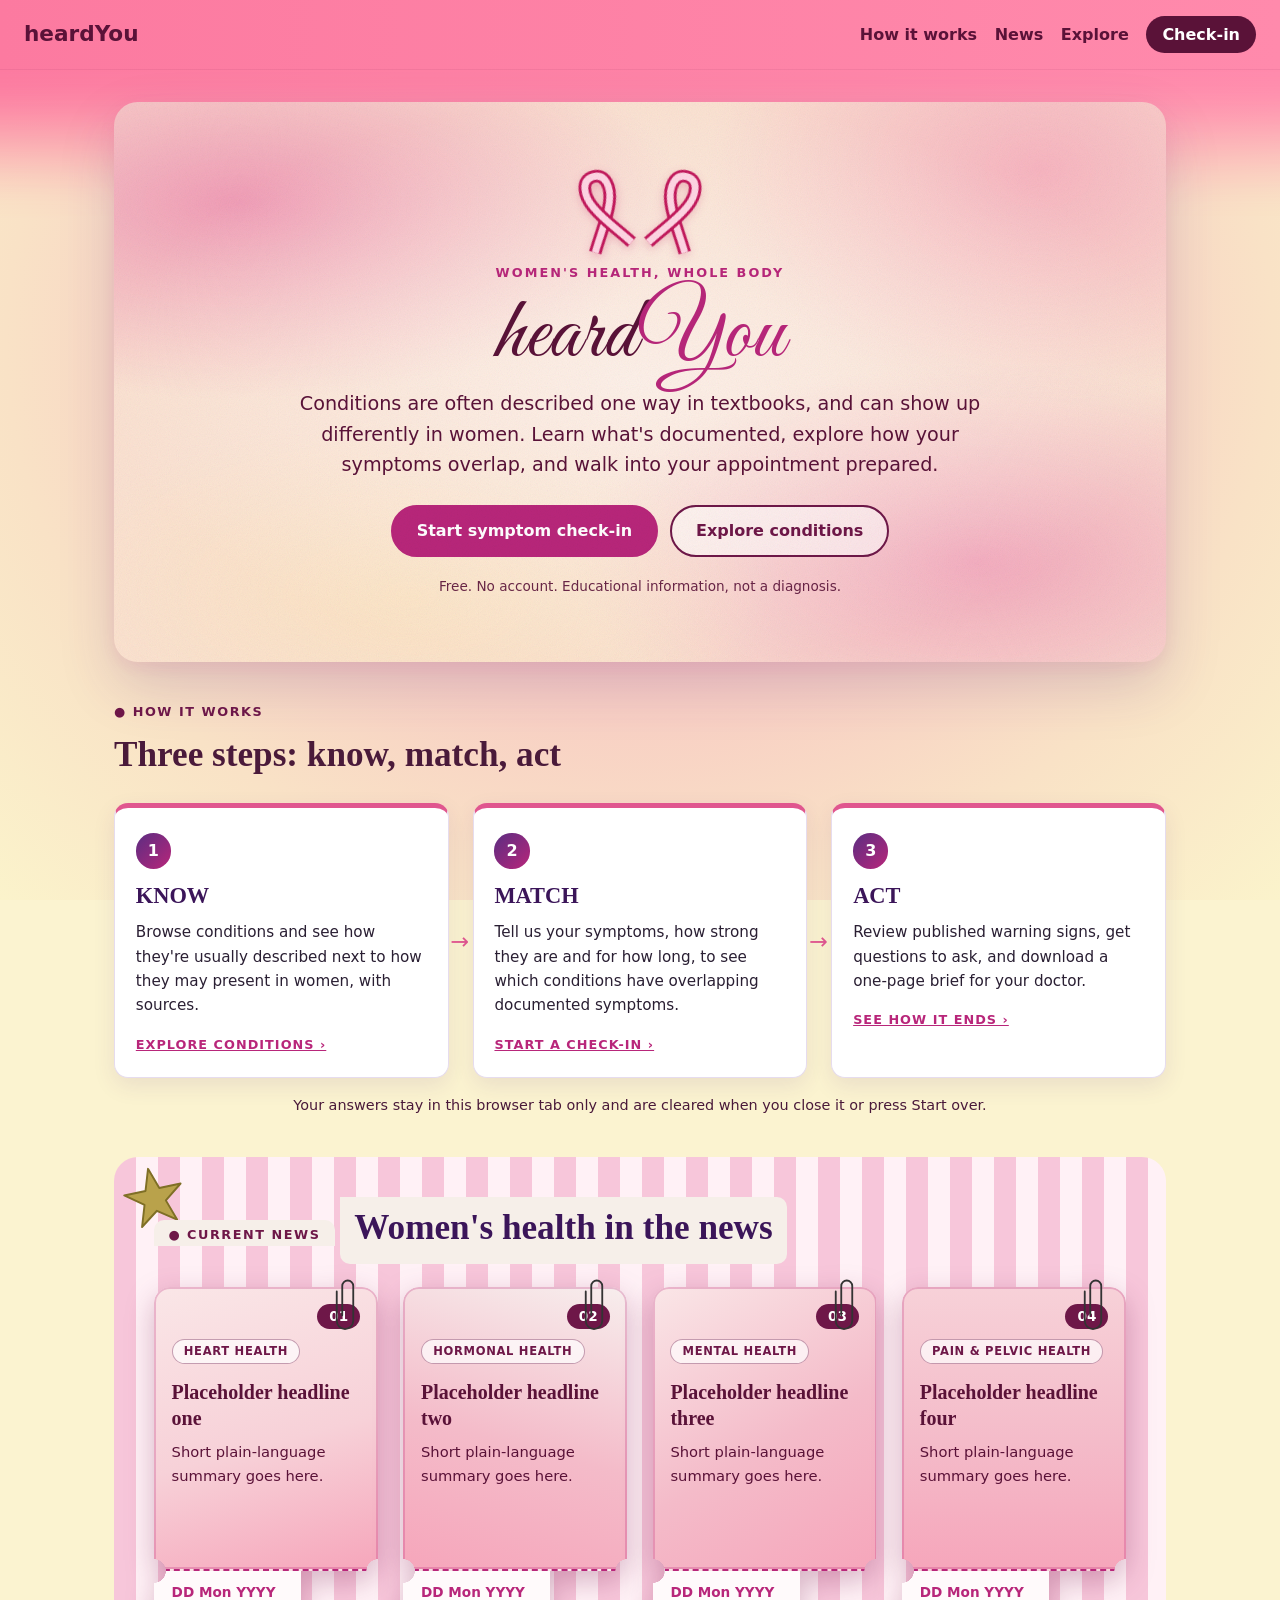
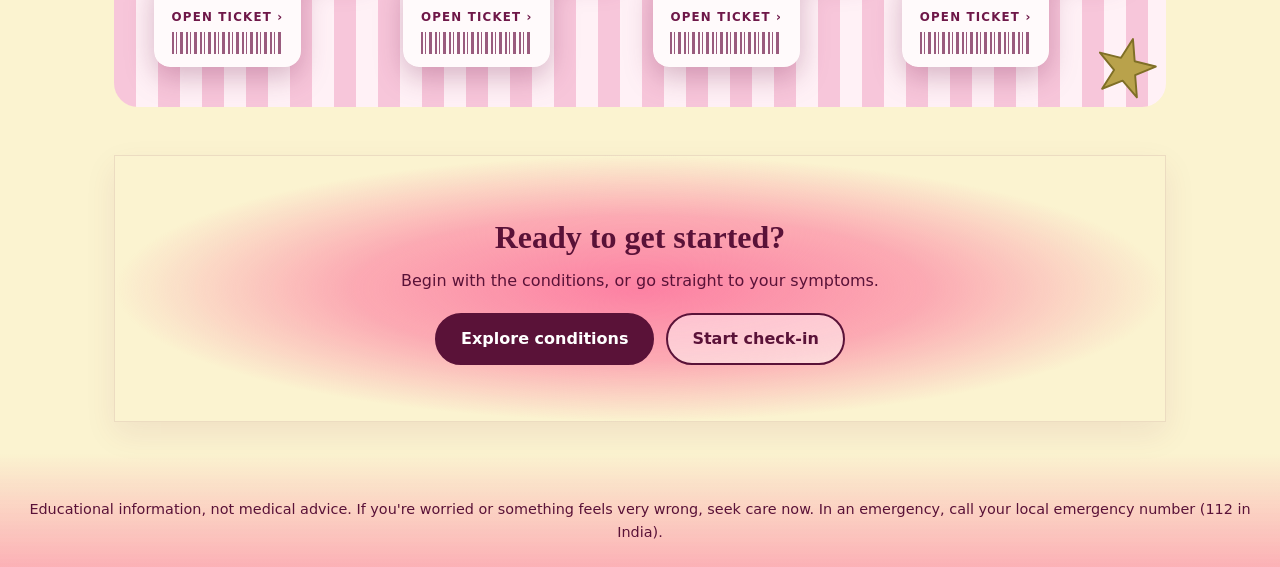
==== commit 44faa91c: "Apply HeardYou branding and page backgrounds Add clickable progress navigation, awareness ribbon sty" ====
--- a/frontend/index.html
+++ b/frontend/index.html
@@ -3,7 +3,7 @@
 <head>
   <meta charset="UTF-8" />
   <meta name="viewport" content="width=device-width, initial-scale=1" />
-  <title>Textbook vs. Her</title>
+  <title>HeardYou</title>
   <link rel="preconnect" href="https://fonts.googleapis.com" />
   <link rel="preconnect" href="https://fonts.gstatic.com" crossorigin />
   <link href="https://fonts.googleapis.com/css2?family=Great+Vibes&display=swap" rel="stylesheet" />
@@ -19,10 +19,24 @@
       <path d="M34 24 L42 38 L36 36 L32 26Z" />
       <circle cx="32" cy="20" r="4.5" />
     </symbol>
+    <symbol id="ribbon" viewBox="0 0 64 84">
+      <g fill="none" stroke-linejoin="round">
+        <!-- first strand: left tail → up and around the loop -->
+        <path d="M14 78 C24 62 34 50 40 36 C46 22 44 8 32 8"
+              stroke="currentColor" stroke-width="12"/>
+        <path d="M14 78 C24 62 34 50 40 36 C46 22 44 8 32 8"
+              stroke="var(--ribbon-fill, #ffd6e4)" stroke-width="6.5"/>
+        <!-- second strand: loop → down across the first → right tail (drawn on top) -->
+        <path d="M32 8 C20 8 18 22 24 36 C30 50 40 62 50 78"
+              stroke="currentColor" stroke-width="12"/>
+        <path d="M32 8 C20 8 18 22 24 36 C30 50 40 62 50 78"
+              stroke="var(--ribbon-fill, #ffd6e4)" stroke-width="6.5"/>
+      </g>
+    </symbol>
   </svg>
 
   <header class="site-header site-header--bar">
-    <h1><a href="index.html">Textbook vs. Her</a></h1>
+    <h1><a href="index.html">heardYou</a></h1>
     <nav class="site-nav" aria-label="Main">
       <a href="#how">How it works</a>
       <a href="#news-title">News</a>
@@ -34,10 +48,10 @@
   <main>
     <!-- HERO -->
     <section class="hero" aria-labelledby="hero-title">
-      <svg class="bow hero__bow hero__bow--l" viewBox="0 0 64 40" aria-hidden="true" focusable="false"><use href="#bow"></use></svg>
-      <svg class="bow hero__bow hero__bow--r" viewBox="0 0 64 40" aria-hidden="true" focusable="false"><use href="#bow"></use></svg>
+      <svg class="ribbon hero__bow hero__bow--l" viewBox="0 0 100 130" aria-hidden="true" focusable="false"><use href="#ribbon"></use></svg>
+      <svg class="ribbon hero__bow hero__bow--r" viewBox="0 0 100 130" aria-hidden="true" focusable="false"><use href="#ribbon"></use></svg>
       <p class="hero__eyebrow">Women's health, whole body</p>
-      <h2 id="hero-title" class="hero__title">Textbook <span>vs.</span> Her</h2>
+      <h2 id="hero-title" class="hero__title">heard<span>You</span></h2>
       <p class="hero__lead">
         Conditions are often described one way in textbooks, and can show up differently in women.
         Learn what's documented, explore how your symptoms overlap, and walk into your appointment prepared.
--- a/frontend/styles/main.css
+++ b/frontend/styles/main.css
@@ -1,5 +1,5 @@
 /* =========================================================
-   Textbook vs. Her: main stylesheet
+   HeardYou: main stylesheet
    Edit colours here. Red is reserved for warning signs only.
    ========================================================= */
 :root {
@@ -52,13 +52,19 @@
   outline-offset: 2px;
 }
 
-/* ---------- Header ---------- */
+/* ---------- Header ---------- */ 
 .site-header {
   padding: var(--gap) 1.5rem;
-  color: #fff;
-  background: linear-gradient(120deg, var(--purple-900), var(--purple-700) 55%, var(--rose-700));
-}
-.site-header h1 { margin: 0; font-size: 1.35rem; }
+  color: var(--rose-900);
+  background: linear-gradient(
+    120deg,
+    #f5adc6,
+    #f8d9d3 55%,
+    #f6cbdb
+  );
+  border-bottom: 1px solid rgba(110, 23, 72, 0.08);
+}
+.site-header h1 { margin: 0; font-size: 1.35rem;  color: rgb(246, 101, 249); }
 
 .steps {
   display: flex;
@@ -157,9 +163,12 @@
 }
 .rcard:hover,
 .rcard:focus-visible {
-  transform: translateY(-5px) rotate(-0.6deg);
-  box-shadow: inset 0 0 0 5px var(--baby-pink), 0 16px 32px rgba(224, 86, 143, 0.32);
-}
+  transform: perspective(900px)
+    translateY(-7px) rotateX(3deg) rotateY(-1deg);
+  box-shadow:
+    inset 0 0 0 5px var(--baby-pink),
+    0 20px 36px rgba(224, 86, 143, 0.28);
+  }
 .rcard > span { display: block; }
 
 .rcard__script {
@@ -508,7 +517,17 @@
   text-decoration: none;
   cursor: pointer;
 }
-.btn:hover { background: var(--rose-900); border-color: var(--rose-900); }
+.btn:hover:not(:disabled) {
+  background: var(--rose-900);
+  border-color: var(--rose-900);
+  transform: translateY(-2px);
+  box-shadow: 0 8px 18px rgba(110, 23, 72, 0.18);
+}
+
+.btn:active:not(:disabled) {
+  transform: translateY(0);
+  box-shadow: none;
+}
 .btn:disabled { opacity: 0.6; cursor: wait; }
 .btn--ghost { color: var(--rose-700); background: #fff; }
 .btn--ghost:hover { color: var(--rose-900); background: var(--baby-pink); }
@@ -635,8 +654,11 @@
 }
 a.ccard:hover,
 a.ccard:focus-visible {
-  transform: translateY(-4px);
-  box-shadow: 0 12px 26px rgba(91, 45, 130, 0.18);
+  transform: perspective(900px)
+    translateY(-6px) rotateX(2deg);
+  box-shadow:
+    0 18px 32px rgba(91, 45, 130, 0.18),
+    0 4px 10px rgba(224, 86, 143, 0.08);
 }
 .ccard__tag {
   align-self: flex-start;
@@ -692,8 +714,16 @@
 /* ---------- Landing page ---------- */
 .site-header--bar { display: flex; flex-wrap: wrap; align-items: center; justify-content: space-between; gap: 0.75rem; }
 .site-nav { display: flex; flex-wrap: wrap; align-items: center; gap: 0.4rem 1.1rem; }
-.site-nav a { color: #fff; font-weight: 600; text-decoration: none; }
-.site-nav a:hover { text-decoration: underline; }
+.site-nav a {
+  color: var(--rose-900);
+  font-weight: 600;
+  text-decoration: none;
+}
+
+.site-nav a:hover {
+  color: var(--rose-700);
+  text-decoration: underline;
+}
 .site-nav__cta { padding: 0.35rem 1rem; color: var(--purple-900) !important; background: #fff; border-radius: 999px; text-decoration: none !important; }
 
 .hero {
@@ -707,12 +737,27 @@
     radial-gradient(circle at 85% 80%, rgba(138, 75, 184, 0.45), transparent 50%),
     linear-gradient(135deg, var(--purple-900), var(--purple-700) 55%, var(--rose-700));
   border-radius: 24px;
-  box-shadow: 0 20px 50px rgba(91, 45, 130, 0.3);
+  box-shadow:0 24px 55px rgba(91, 45, 130, 0.18),0 5px 15px rgba(224, 86, 143, 0.10);
   overflow: hidden;
 }
-.hero__bow { position: absolute; width: 90px; height: 58px; opacity: 0.5; }
-.hero__bow--l { top: 1.2rem; left: 1.2rem; transform: rotate(-14deg); }
-.hero__bow--r { bottom: 1.2rem; right: 1.2rem; transform: rotate(10deg) scaleX(-1); }
+
+.hero__bow {
+  animation: bow-float 5s ease-in-out infinite;
+}
+
+.hero__bow--r {
+  animation-delay: -2.5s;
+}
+
+@keyframes bow-float {
+  0%, 100% {
+    translate: 0 0;
+  }
+  50% {
+    translate: 0 -7px;
+  }
+}
+
 .hero__eyebrow {
   margin: 0;
   font-size: 0.8rem;
@@ -757,6 +802,16 @@
   border-radius: var(--radius);
   box-shadow: 0 8px 22px rgba(91, 45, 130, 0.1);
 }
+
+/* Subtle lift effect on process cards */
+.flow__step {
+  transition: transform 250ms ease, box-shadow 250ms ease;
+}
+
+.flow__step:hover {
+  transform: translateY(-5px);
+  box-shadow: 0 16px 30px rgba(91, 45, 130, 0.14);
+}
 /* arrow between the cards (desktop only) */
 .flow__step:not(:last-child)::after {
   content: "→";
@@ -784,12 +839,19 @@
 .flow__privacy { margin-top: 1rem; text-align: center; }
 
 .cta {
-  margin: 3rem 0 1rem;
+   margin: 3rem 0 1rem;
   padding: 2.2rem 1.5rem;
   text-align: center;
-  color: #fff;
-  background: linear-gradient(120deg, var(--purple-700), var(--rose-700));
+  color: var(--rose-900);
+  background: linear-gradient(
+    120deg,
+    #F8E4DC,
+    #f0a798 55%,
+    #f6cbdb
+  );
+  border: 1px solid rgba(110, 23, 72, 0.10);
   border-radius: 24px;
+  box-shadow: 0 12px 30px rgba(110, 23, 72, 0.08);
 }
 .cta h2 { margin: 0 0 0.3rem; font-family: var(--serif); font-size: clamp(1.5rem, 4vw, 2rem); }
 .cta p { margin: 0 0 1.2rem; }
@@ -1129,4 +1191,181 @@
   mix-blend-mode: multiply;
   opacity: 0.2;
   pointer-events: none;
+}
+/* ---------- Pink header, call-to-action and footer, blended into the page ---------- */
+:root { --ink-dark: #5a1238; }
+
+/* header: solid pink on top, fading into the page below */
+.site-header {
+  padding-bottom: 2.8rem;
+  color: var(--ink-dark);
+  background: linear-gradient(
+    180deg,
+    #fc7aa0 0%,
+    #fd82a6 55%,
+    rgba(255, 138, 172, 0) 100%
+  );
+}
+.site-header h1 a,
+.site-nav a { color: var(--ink-dark); }
+.site-nav .site-nav__cta { color: #fff !important; background: var(--ink-dark); }
+.steps li { color: var(--ink-dark); background: rgba(255, 255, 255, 0.45); }
+.steps li[aria-current="step"] { color: #fff; background: var(--ink-dark); }
+
+/* call-to-action: a soft glow that fades out at every edge, no box */
+.cta {
+  margin: 3rem 0 0;
+  padding: 3.5rem 1.5rem;
+  color: var(--ink-dark);
+  background: radial-gradient(
+    ellipse closest-side at 50% 50%,
+    rgba(252, 122, 160, 0.95) 0%,
+    rgba(252, 122, 160, 0.6) 55%,
+    rgba(252, 122, 160, 0) 100%
+  );
+  border-radius: 0;
+}
+.cta .btn--light { color: #fff; background: var(--ink-dark); border-color: var(--ink-dark); }
+.cta .btn--light:hover { color: #fff; background: var(--rose-900); border-color: var(--rose-900); }
+.cta .btn--outline-light { color: var(--ink-dark); background: rgba(255, 255, 255, 0.45); border-color: var(--ink-dark); }
+.cta .btn--outline-light:hover { color: #fff; background: var(--ink-dark); }
+
+/* footer: fades from the page colour down into pink */
+.site-footer {
+  padding: 2.8rem 1.5rem 1.4rem;
+  color: var(--ink-dark);
+  background: linear-gradient(180deg, rgba(252, 122, 160, 0) 0%, rgba(252, 122, 160, 0.55) 100%);
+  border-top: 0;
+}
+
+/* ---------- Awareness ribbons in the hero ---------- */
+.ribbon.hero__bow {
+  width: 64px;
+  height: 84px;
+  opacity: 0.95;
+  filter: drop-shadow(0 4px 6px rgba(110, 23, 72, 0.25));
+}
+.ribbon.hero__bow--l { top: 1.2rem; left: 1.6rem; transform: rotate(-16deg); }
+.ribbon.hero__bow--r { right: 1.6rem; bottom: 1.2rem; transform: rotate(16deg) scaleX(-1); }
+
+@media (max-width: 800px) { .ribbon.hero__bow { display: none; } }
+/* ---------- Header: long, smooth fade into the page ---------- */
+.site-header {
+  position: relative;
+  padding-bottom: var(--gap);          /* undo the extra padding from before */
+  background: linear-gradient(90deg, #fc7aa0, #ff8aac);   /* solid bar */
+}
+
+/* the fade: same pink, masked with a smooth S-curve, sitting just under the bar */
+.site-header::after {
+  content: "";
+  position: absolute;
+  left: 0;
+  right: 0;
+  top: 100%;
+  height: 150px;                        /* longer = softer; try 110px to 220px */
+  z-index: -1;                          /* behind all page content */
+  pointer-events: none;
+  background: linear-gradient(90deg, #fc7aa0, #ff8aac);
+  -webkit-mask-image: linear-gradient(
+    180deg,
+    #000 0%,
+    rgba(0, 0, 0, 0.972) 10%,
+    rgba(0, 0, 0, 0.896) 20%,
+    rgba(0, 0, 0, 0.784) 30%,
+    rgba(0, 0, 0, 0.648) 40%,
+    rgba(0, 0, 0, 0.5) 50%,
+    rgba(0, 0, 0, 0.352) 60%,
+    rgba(0, 0, 0, 0.216) 70%,
+    rgba(0, 0, 0, 0.104) 80%,
+    rgba(0, 0, 0, 0.028) 90%,
+    transparent 100%
+  );
+  mask-image: linear-gradient(
+    180deg,
+    #000 0%,
+    rgba(0, 0, 0, 0.972) 10%,
+    rgba(0, 0, 0, 0.896) 20%,
+    rgba(0, 0, 0, 0.784) 30%,
+    rgba(0, 0, 0, 0.648) 40%,
+    rgba(0, 0, 0, 0.5) 50%,
+    rgba(0, 0, 0, 0.352) 60%,
+    rgba(0, 0, 0, 0.216) 70%,
+    rgba(0, 0, 0, 0.104) 80%,
+    rgba(0, 0, 0, 0.028) 90%,
+    transparent 100%
+  );
+}
+
+/* ---------- Clickable KNOW / MATCH / ACT steps ---------- */
+.steps li { padding: 0; }
+.steps a {
+  display: block;
+  padding: 0.35rem 1rem;
+  color: inherit;
+  text-decoration: none;
+  border-radius: 999px;
+}
+.steps li:not([aria-current="step"]):hover { background: rgba(255, 255, 255, 0.8); }
+.steps a:focus-visible { outline: 3px solid var(--rose-900); outline-offset: 2px; }
+
+/* ===== KNOW page: hands + symbol background, fades out downward ===== */
+body.know {
+  position: relative;
+  background: #fff6f9;               /* soft pink the photo fades into */
+}
+
+body.know::before {
+  content: "";
+  position: absolute;
+  top: 0; left: 0; right: 0;
+  height: 760px;                      /* how far down the photo reaches */
+  z-index: -1;                        /* behind all page content */
+  pointer-events: none;
+  background: #fbd1dc url("../assets/know-bg.jpg") center 60% / cover no-repeat;
+
+  /* eased S-curve fade, same idea as the header */
+  -webkit-mask-image: linear-gradient(to bottom,
+    #000 0%, rgba(0,0,0,.98) 15%, rgba(0,0,0,.9) 30%,
+    rgba(0,0,0,.7) 45%, rgba(0,0,0,.42) 60%,
+    rgba(0,0,0,.18) 75%, rgba(0,0,0,.05) 88%, transparent 100%);
+          mask-image: linear-gradient(to bottom,
+    #000 0%, rgba(0,0,0,.98) 15%, rgba(0,0,0,.9) 30%,
+    rgba(0,0,0,.7) 45%, rgba(0,0,0,.42) 60%,
+    rgba(0,0,0,.18) 75%, rgba(0,0,0,.05) 88%, transparent 100%);
+}
+
+/* ===== ACT page: sunburst background, fades out downward ===== */
+body.act {
+  position: relative;
+  background: #fff6f9;               /* soft pink the photo fades into */
+}
+
+body.act::before {
+  content: "";
+  position: absolute;
+  top: 0; left: 0; right: 0;
+  height: 760px;                      /* how far down the sunburst reaches */
+  z-index: -1;                        /* behind all page content */
+  pointer-events: none;
+  background: #f9b8c8 url("../assets/act-bg.jpg") center 50% / cover no-repeat;
+
+  -webkit-mask-image: linear-gradient(to bottom,
+    #000 0%, rgba(0,0,0,.98) 15%, rgba(0,0,0,.9) 30%,
+    rgba(0,0,0,.7) 45%, rgba(0,0,0,.42) 60%,
+    rgba(0,0,0,.18) 75%, rgba(0,0,0,.05) 88%, transparent 100%);
+          mask-image: linear-gradient(to bottom,
+    #000 0%, rgba(0,0,0,.98) 15%, rgba(0,0,0,.9) 30%,
+    rgba(0,0,0,.7) 45%, rgba(0,0,0,.42) 60%,
+    rgba(0,0,0,.18) 75%, rgba(0,0,0,.05) 88%, transparent 100%);
+}
+
+/* ===== Ribbon: crisp outlined style (old bow colour) ===== */
+.ribbon.hero__bow {
+  width: 68px;
+  height: 90px;
+  color: #c2185b;                    /* outline: same magenta as the old bow */
+  --ribbon-fill: #ffd6e4;            /* soft pink inside the band */
+  opacity: 1;
+  filter: drop-shadow(0 3px 5px rgba(194, 24, 91, .22));
 }
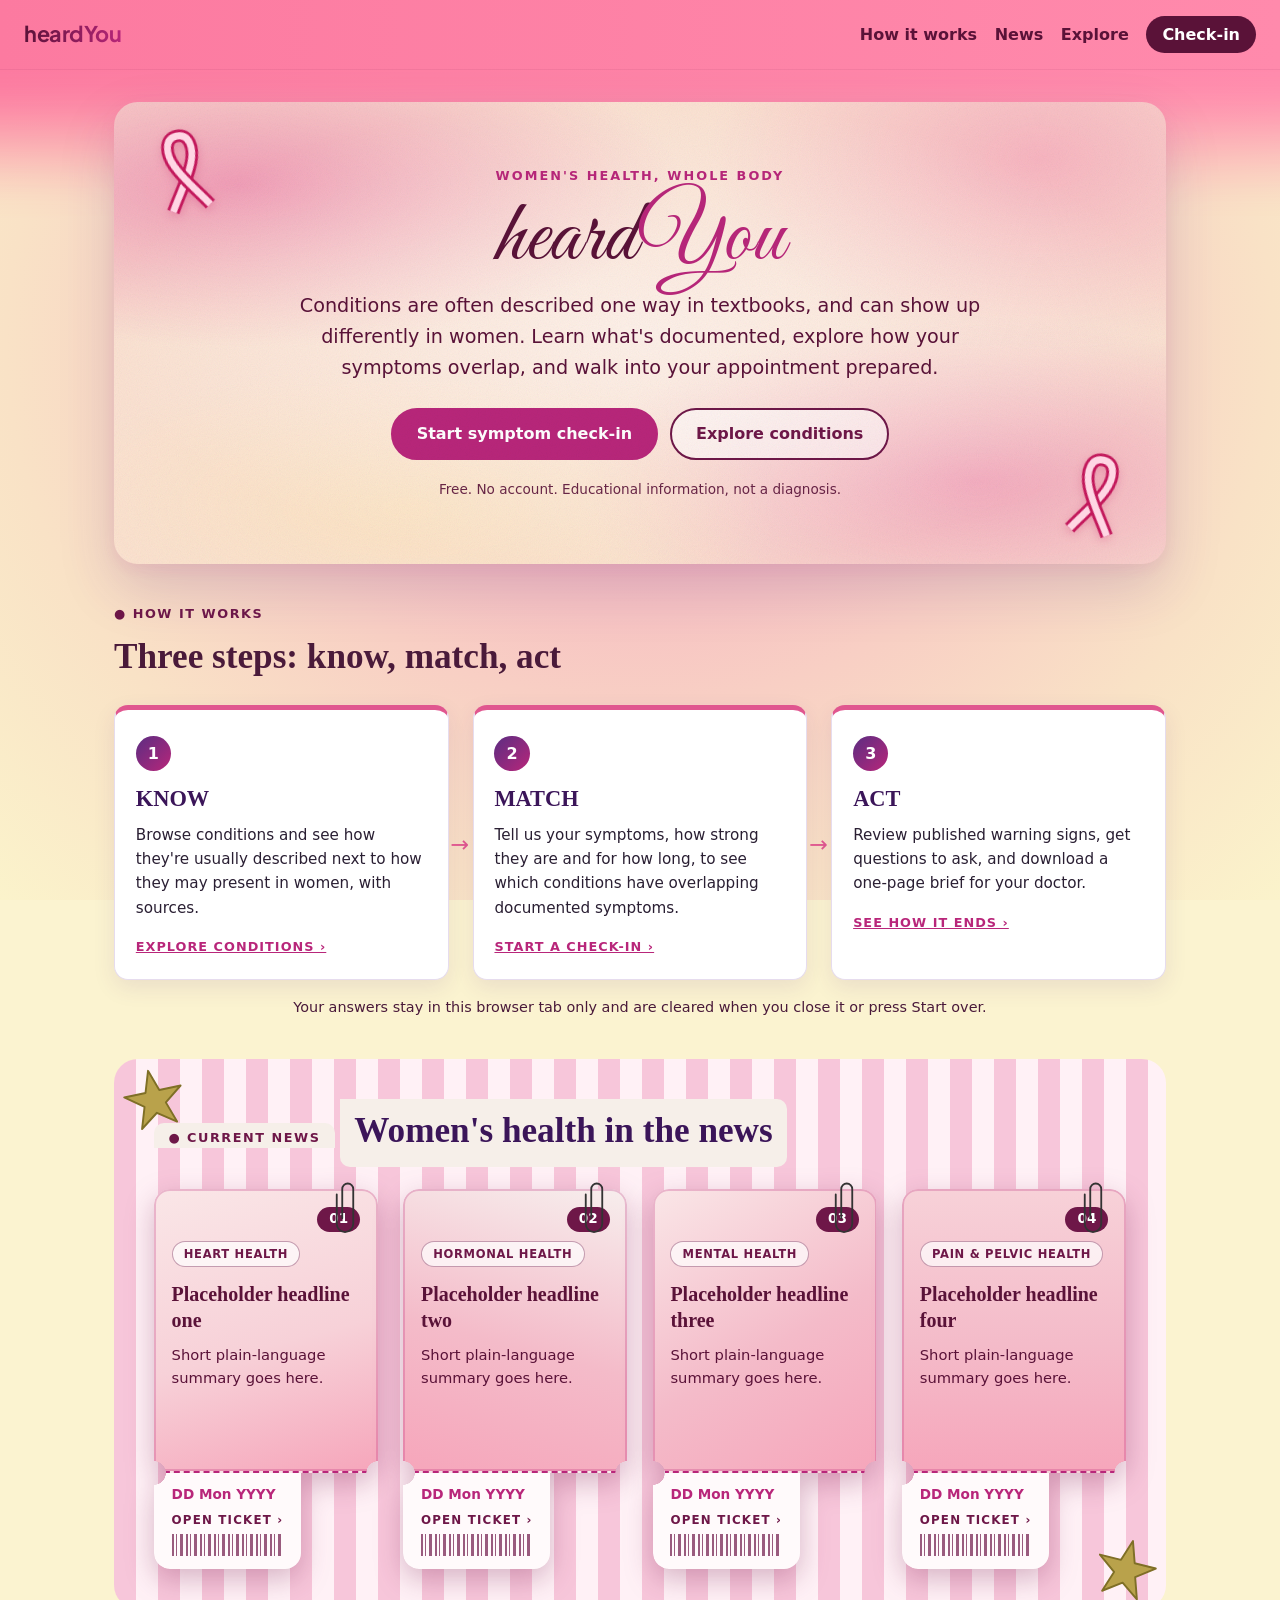
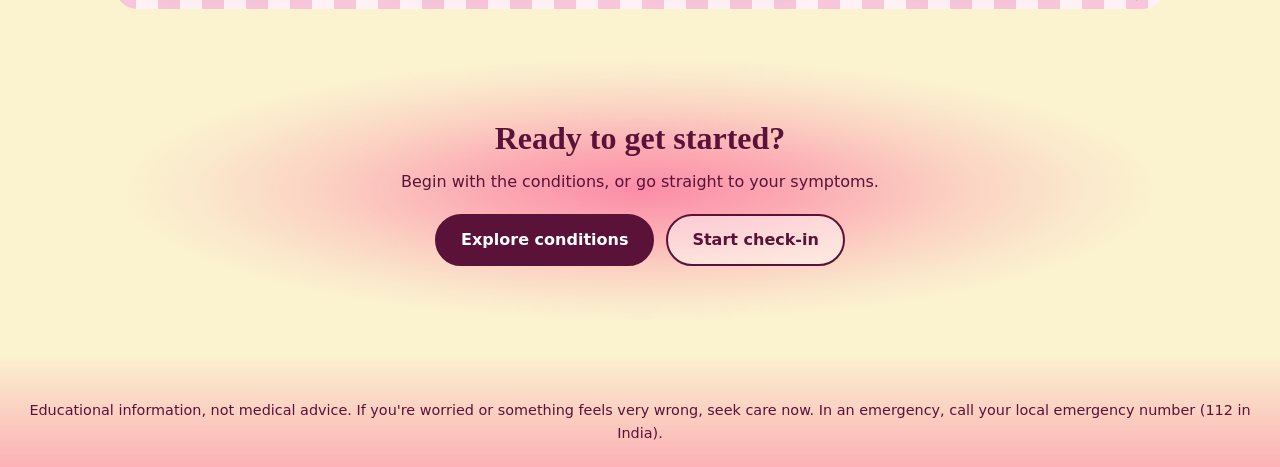
==== commit 7ba5b949: "Polish HeardYou branding and add favicon - Navbar wordmark: switch to Plus Jakarta Sans (600/700) wi" ====
--- a/frontend/index.html
+++ b/frontend/index.html
@@ -6,7 +6,8 @@
   <title>HeardYou</title>
   <link rel="preconnect" href="https://fonts.googleapis.com" />
   <link rel="preconnect" href="https://fonts.gstatic.com" crossorigin />
-  <link href="https://fonts.googleapis.com/css2?family=Great+Vibes&display=swap" rel="stylesheet" />
+  <link href="https://fonts.googleapis.com/css2?family=Great+Vibes&family=Plus+Jakarta+Sans:wght@600;700&display=swap" rel="stylesheet" />
+  <link rel="icon" type="image/svg+xml" href="assets/favicon.svg" />
   <link rel="stylesheet" href="styles/main.css" />
 </head>
 <body class="landing">
--- a/frontend/styles/main.css
+++ b/frontend/styles/main.css
@@ -32,6 +32,7 @@
   /* fonts */
   --script: "Great Vibes", "Segoe Script", "Brush Script MT", cursive;
   --serif: Georgia, "Times New Roman", serif;
+  --wordmark: "Plus Jakarta Sans", "Inter", "Segoe UI", system-ui, sans-serif;
 }
 
 /* ---------- Base ---------- */
@@ -64,7 +65,7 @@
   );
   border-bottom: 1px solid rgba(110, 23, 72, 0.08);
 }
-.site-header h1 { margin: 0; font-size: 1.35rem;  color: rgb(246, 101, 249); }
+.site-header h1 { margin: 0; font-size: 1.35rem; font-family: var(--wordmark); font-weight: 700; letter-spacing: -0.02em; }
 
 .steps {
   display: flex;
@@ -401,7 +402,7 @@
   .receipt-dialog[open] { animation: none; }
 }
 /* ---------- Check-in form ---------- */
-.site-header h1 a { color: #fff; text-decoration: none; }
+.site-header h1 a { color: var(--rose-900); text-decoration: none; background: linear-gradient(90deg, var(--rose-900), var(--rose-700)); -webkit-background-clip: text; -webkit-text-fill-color: transparent; background-clip: text; }
 .page-title {
   margin: 0.5rem 0;
   font-family: var(--serif);
@@ -1206,7 +1207,13 @@
     rgba(255, 138, 172, 0) 100%
   );
 }
-.site-header h1 a,
+.site-header h1 a {
+  color: var(--ink-dark);
+  background: linear-gradient(90deg, var(--ink-dark), var(--rose-700));
+  -webkit-background-clip: text;
+  -webkit-text-fill-color: transparent;
+  background-clip: text;
+}
 .site-nav a { color: var(--ink-dark); }
 .site-nav .site-nav__cta { color: #fff !important; background: var(--ink-dark); }
 .steps li { color: var(--ink-dark); background: rgba(255, 255, 255, 0.45); }
@@ -1315,51 +1322,6 @@
   background: #fff6f9;               /* soft pink the photo fades into */
 }
 
-body.know::before {
-  content: "";
-  position: absolute;
-  top: 0; left: 0; right: 0;
-  height: 760px;                      /* how far down the photo reaches */
-  z-index: -1;                        /* behind all page content */
-  pointer-events: none;
-  background: #fbd1dc url("../assets/know-bg.jpg") center 60% / cover no-repeat;
-
-  /* eased S-curve fade, same idea as the header */
-  -webkit-mask-image: linear-gradient(to bottom,
-    #000 0%, rgba(0,0,0,.98) 15%, rgba(0,0,0,.9) 30%,
-    rgba(0,0,0,.7) 45%, rgba(0,0,0,.42) 60%,
-    rgba(0,0,0,.18) 75%, rgba(0,0,0,.05) 88%, transparent 100%);
-          mask-image: linear-gradient(to bottom,
-    #000 0%, rgba(0,0,0,.98) 15%, rgba(0,0,0,.9) 30%,
-    rgba(0,0,0,.7) 45%, rgba(0,0,0,.42) 60%,
-    rgba(0,0,0,.18) 75%, rgba(0,0,0,.05) 88%, transparent 100%);
-}
-
-/* ===== ACT page: sunburst background, fades out downward ===== */
-body.act {
-  position: relative;
-  background: #fff6f9;               /* soft pink the photo fades into */
-}
-
-body.act::before {
-  content: "";
-  position: absolute;
-  top: 0; left: 0; right: 0;
-  height: 760px;                      /* how far down the sunburst reaches */
-  z-index: -1;                        /* behind all page content */
-  pointer-events: none;
-  background: #f9b8c8 url("../assets/act-bg.jpg") center 50% / cover no-repeat;
-
-  -webkit-mask-image: linear-gradient(to bottom,
-    #000 0%, rgba(0,0,0,.98) 15%, rgba(0,0,0,.9) 30%,
-    rgba(0,0,0,.7) 45%, rgba(0,0,0,.42) 60%,
-    rgba(0,0,0,.18) 75%, rgba(0,0,0,.05) 88%, transparent 100%);
-          mask-image: linear-gradient(to bottom,
-    #000 0%, rgba(0,0,0,.98) 15%, rgba(0,0,0,.9) 30%,
-    rgba(0,0,0,.7) 45%, rgba(0,0,0,.42) 60%,
-    rgba(0,0,0,.18) 75%, rgba(0,0,0,.05) 88%, transparent 100%);
-}
-
 /* ===== Ribbon: crisp outlined style (old bow colour) ===== */
 .ribbon.hero__bow {
   width: 68px;
@@ -1368,4 +1330,116 @@
   --ribbon-fill: #ffd6e4;            /* soft pink inside the band */
   opacity: 1;
   filter: drop-shadow(0 3px 5px rgba(194, 24, 91, .22));
+}
+/* ===== Ribbon placement: pin to hero card corners ===== */
+.hero { position: relative; }
+
+.ribbon.hero__bow {
+  position: absolute;
+  z-index: 1;
+  pointer-events: none;
+}
+.ribbon.hero__bow--l { top: 24px;    left: 36px;  transform: rotate(-12deg); }
+.ribbon.hero__bow--r { bottom: 24px; right: 36px; transform: rotate(12deg);  }
+
+@media (max-width: 800px) {
+  .ribbon.hero__bow { display: none; }
+}
+/* ===== CTA: no box, just a soft round glow ===== */
+.cta {
+  border: 0;
+  border-radius: 0;
+  box-shadow: none;
+  outline: 0;
+  background: radial-gradient(
+    ellipse closest-side at 50% 50%,
+    rgba(252, 122, 160, .85) 0%,
+    rgba(252, 122, 160, .6)  30%,
+    rgba(252, 122, 160, .28) 60%,
+    rgba(252, 122, 160, .08) 85%,
+    rgba(252, 122, 160, 0)   100%
+  );
+}
+
+/* ===== ACT page: sunburst fills the whole screen, no fade, no white edge ===== */
+body.act {
+  background: #f9b8c8;               /* fallback colour, same as the image */
+}
+
+body.act::before {
+  content: "";
+  position: fixed;                    /* always covers the full window */
+  inset: 0;
+  z-index: -1;
+  pointer-events: none;
+  background: #f9b8c8 url("../assets/act-bg.jpg") center / cover no-repeat;
+  -webkit-mask-image: none;
+          mask-image: none;           /* no fade, so the pink goes right to the bottom */
+}
+
+/* remove the footer's own pink strip so there is no hard line at its bottom */
+body.act .site-footer {
+  background: none;
+}
+
+/* ===== MATCH page: peony flowers in the corners, behind the form ===== */
+body.match {
+  background: linear-gradient(180deg, #fff3f7 0%, #ffe4ed 100%) fixed;
+}
+
+body.match::before,
+body.match::after {
+  content: "";
+  position: fixed;
+  z-index: -1;
+  pointer-events: none;
+  background: url("../assets/match-bg.jpg") center / contain no-repeat;
+  mix-blend-mode: multiply;           /* makes the white photo background vanish */
+}
+
+/* main bouquet: right side */
+body.match::before {
+  top: 150px;
+  right: -90px;
+  width: min(520px, 42vw);
+  aspect-ratio: 1200 / 1450;
+  opacity: .9;
+}
+
+/* smaller mirrored bouquet: bottom-left */
+body.match::after {
+  bottom: -140px;
+  left: -110px;
+  width: min(400px, 34vw);
+  aspect-ratio: 1200 / 1450;
+  opacity: .7;
+  transform: scaleX(-1) rotate(-12deg);
+}
+
+@media (max-width: 900px) {
+  body.match::before,
+  body.match::after { display: none; }
+}
+
+/* ===== KNOW page: plum line-art illustration, bottom right ===== */
+body.know::after {
+  content: "";
+  position: fixed;
+  right: 0;
+  bottom: 0;
+  width: min(900px, 70vw);
+  aspect-ratio: 735 / 320;
+  z-index: -1;
+  pointer-events: none;
+  background: url("../assets/line-girl.jpg") right bottom / contain no-repeat;
+  filter: url(#plum-line);            /* black lines → plum, white → transparent */
+  opacity: .55;
+
+  /* fade the left end of the baseline out softly */
+  -webkit-mask-image: linear-gradient(to right, transparent 0%, #000 40%);
+          mask-image: linear-gradient(to right, transparent 0%, #000 40%);
+}
+
+@media (max-width: 800px) {
+  body.know::after { display: none; }
 }
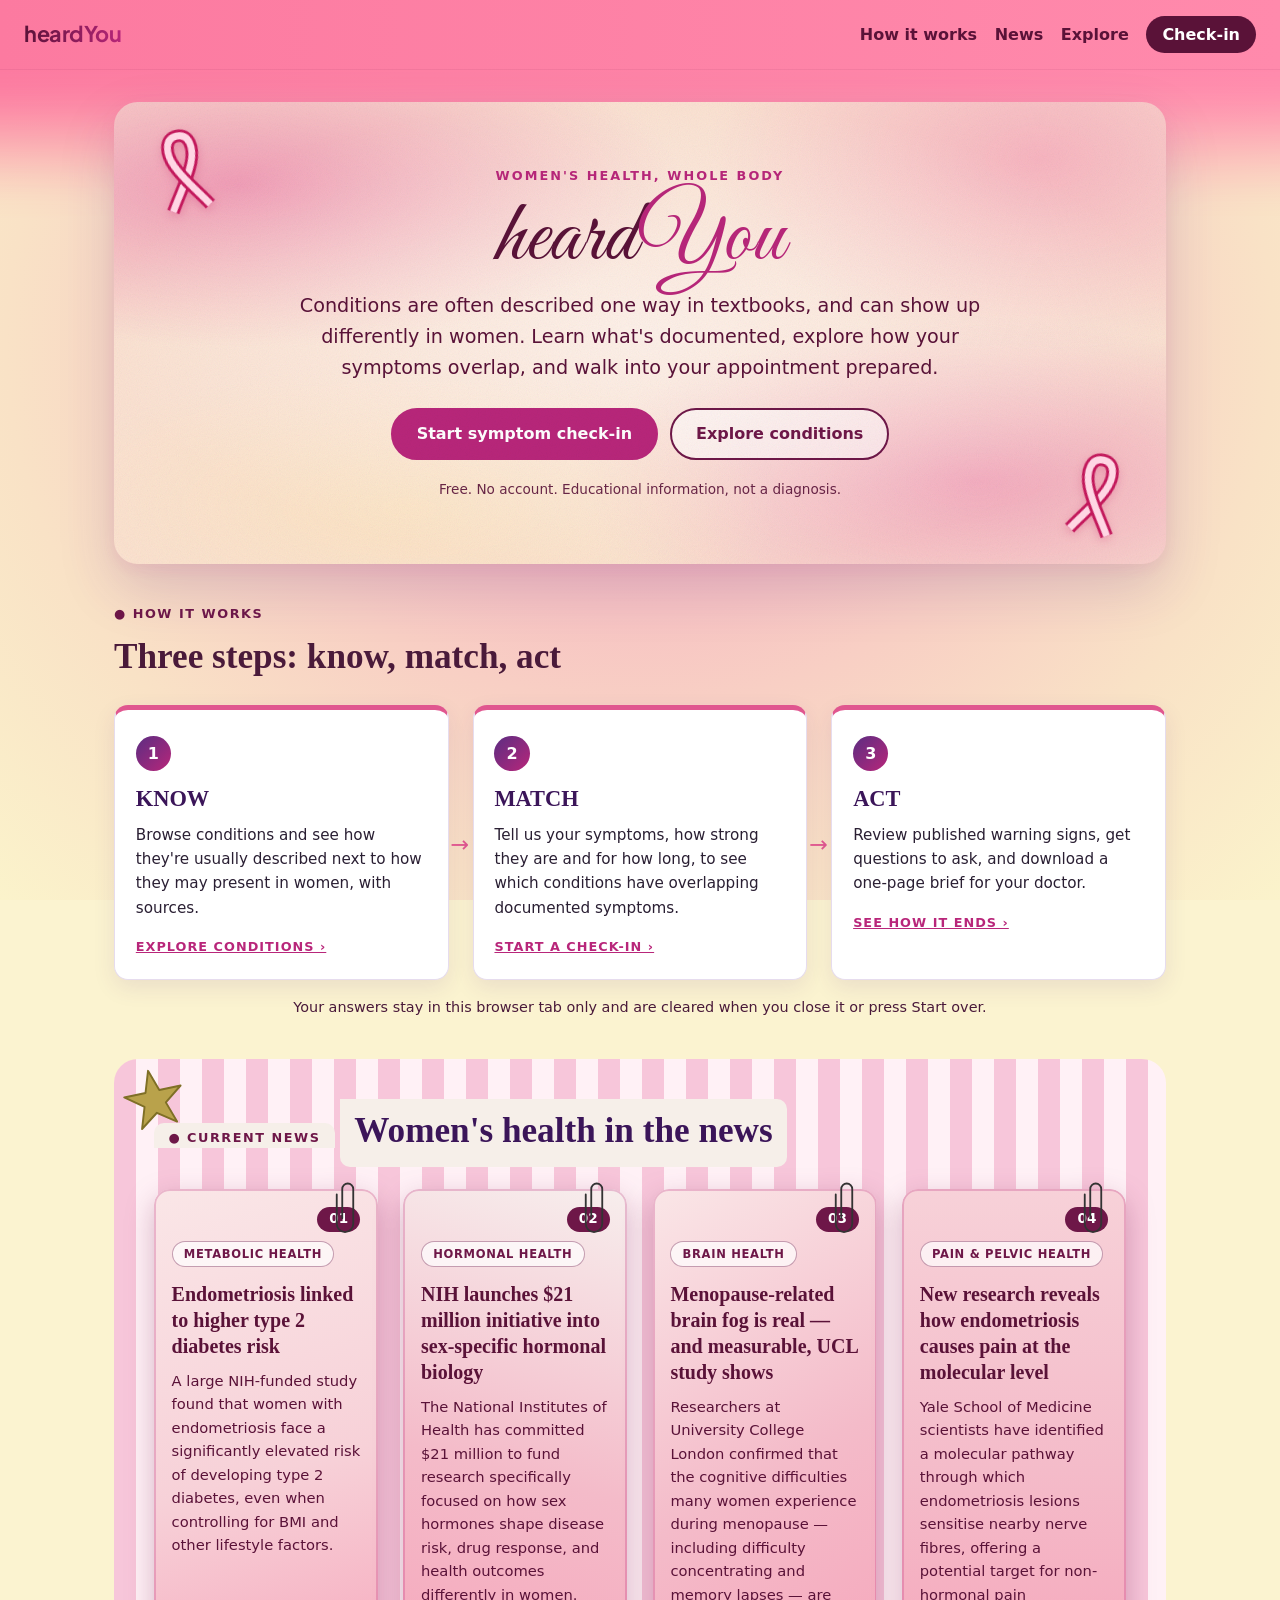
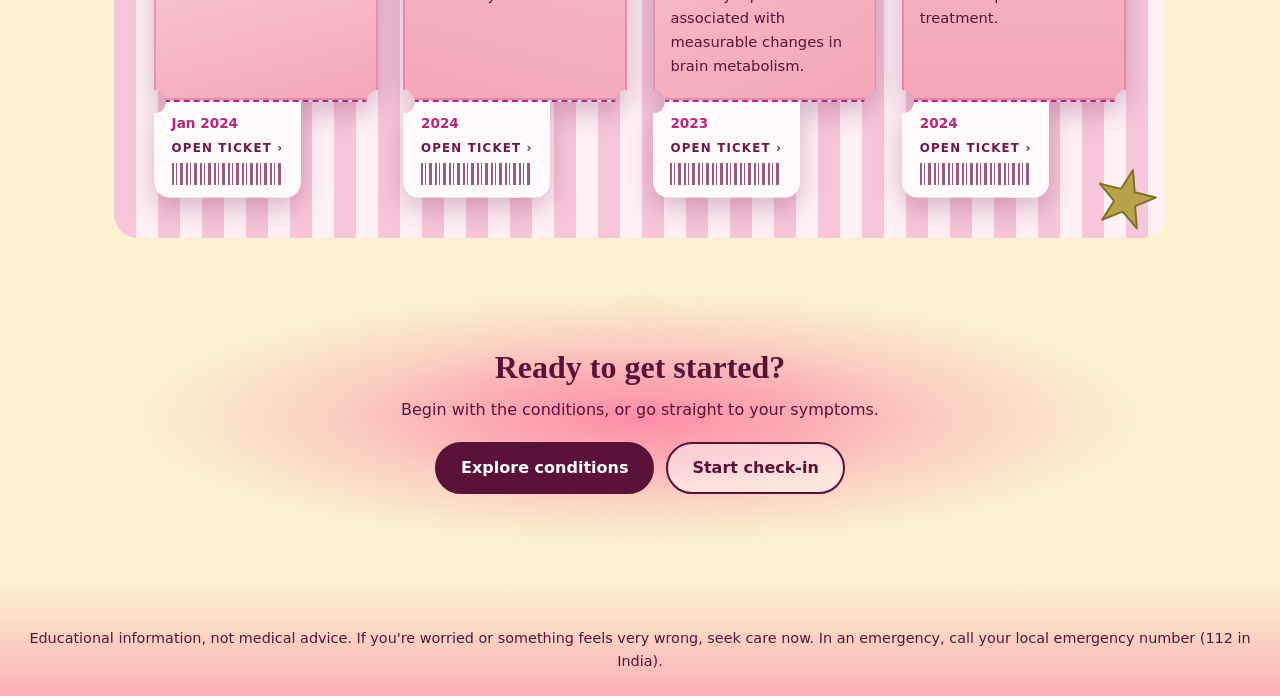
==== commit 777e6a0e: "Polish HeardYou branding and add favicon - favicon.svg: redesigned H monogram using coral-to-plum gr" ====
--- a/frontend/index.html
+++ b/frontend/index.html
@@ -7,7 +7,7 @@
   <link rel="preconnect" href="https://fonts.googleapis.com" />
   <link rel="preconnect" href="https://fonts.gstatic.com" crossorigin />
   <link href="https://fonts.googleapis.com/css2?family=Great+Vibes&family=Plus+Jakarta+Sans:wght@600;700&display=swap" rel="stylesheet" />
-  <link rel="icon" type="image/svg+xml" href="assets/favicon.svg" />
+  <link rel="icon" type="image/png" href="assets/favicon.png" />
   <link rel="stylesheet" href="styles/main.css" />
 </head>
 <body class="landing">
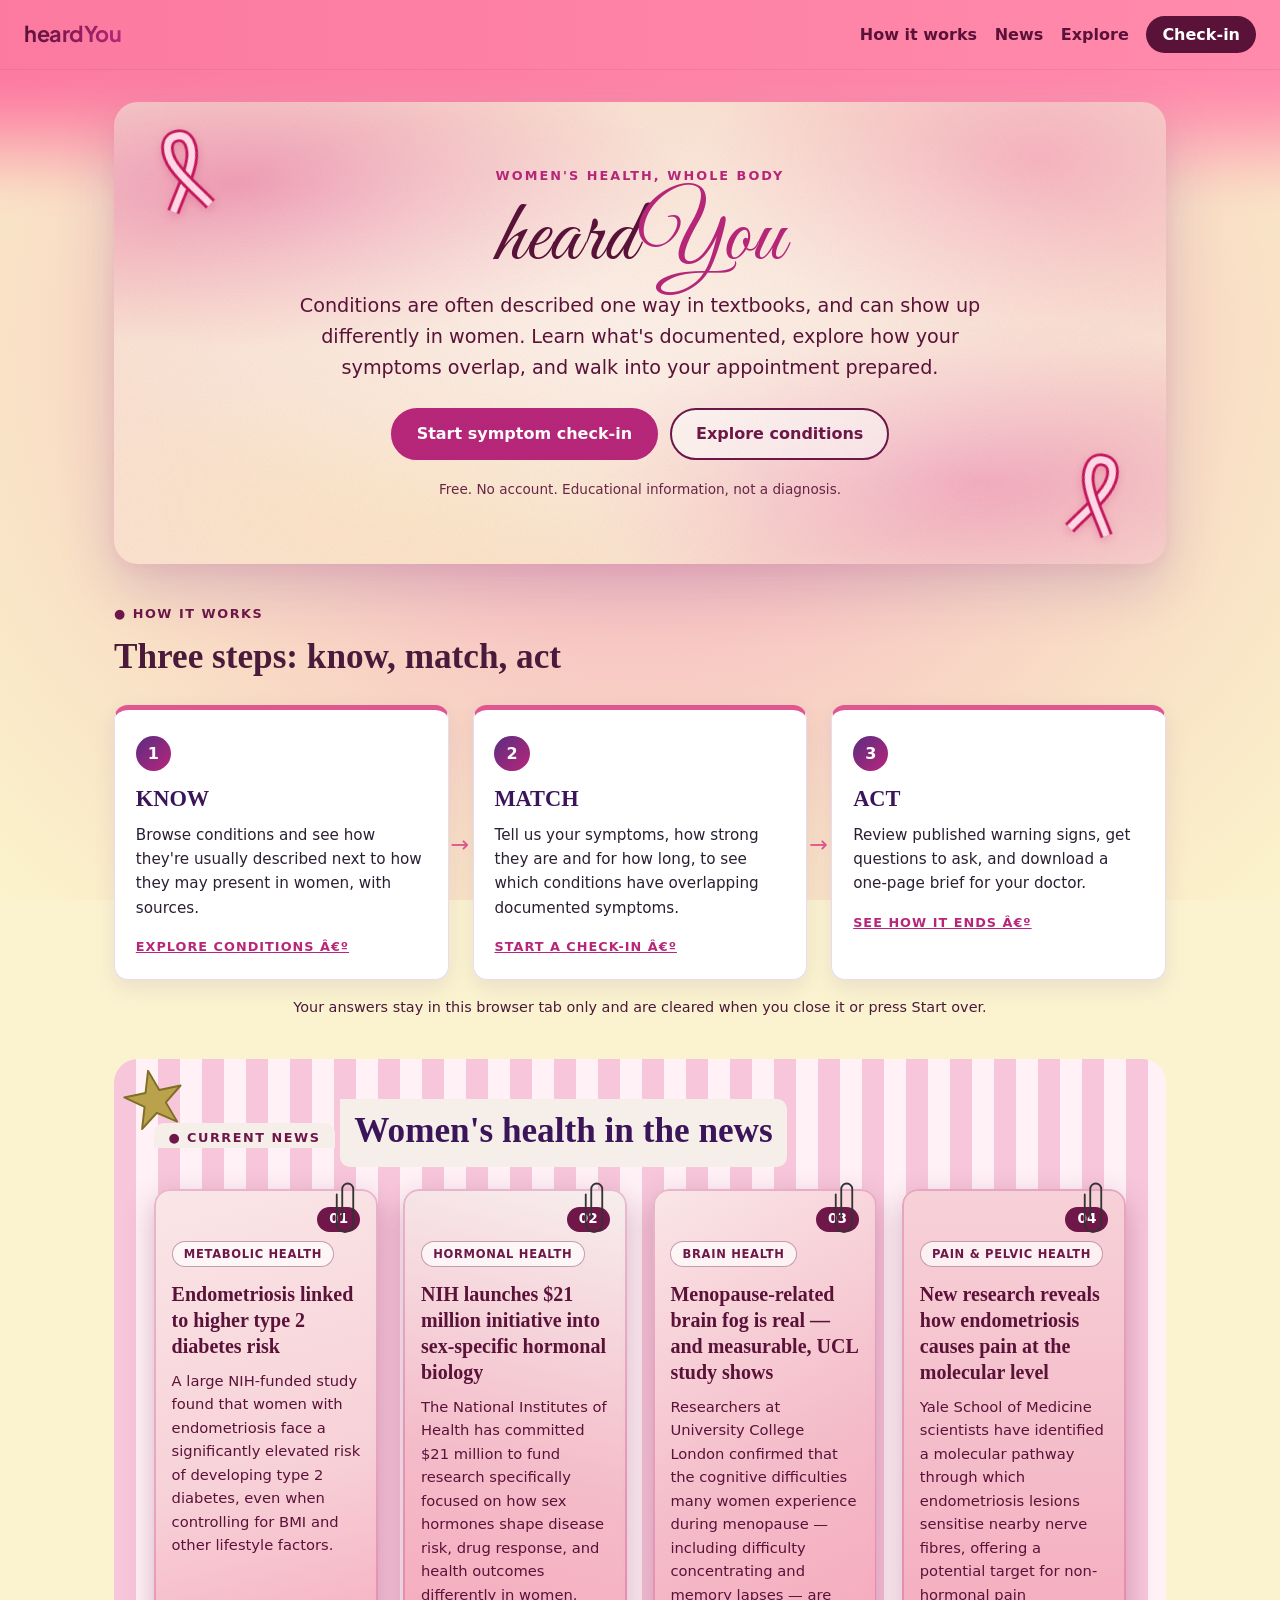
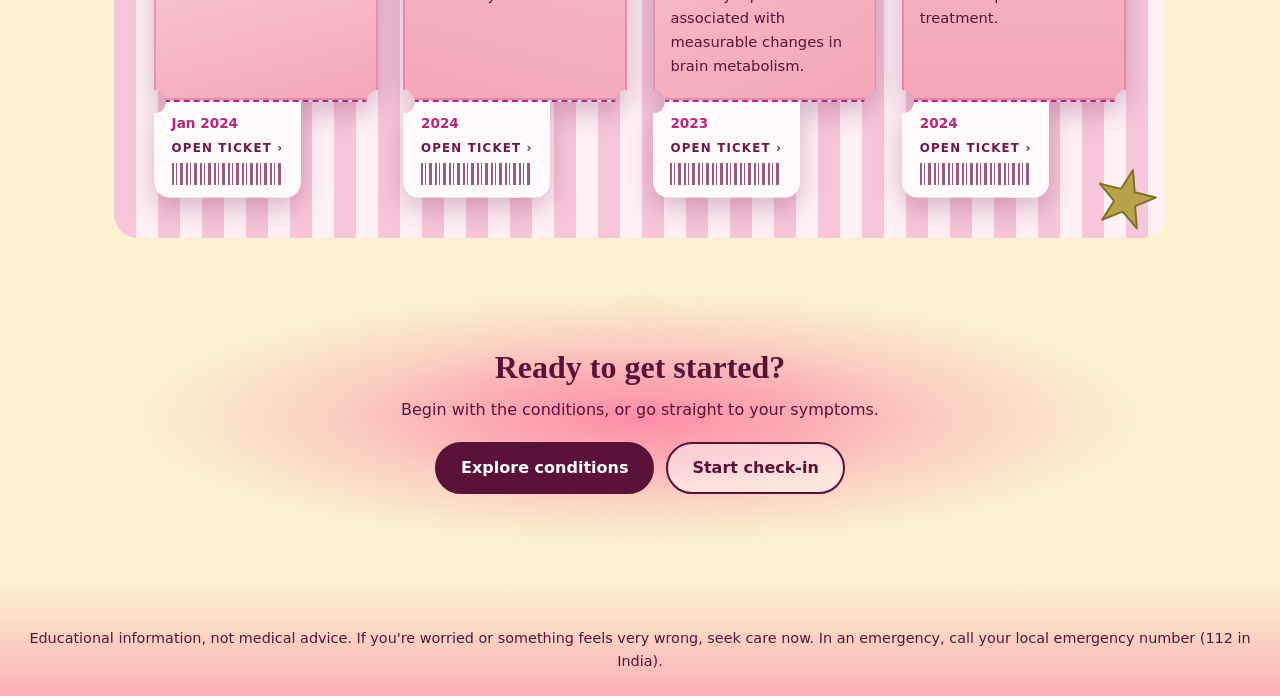
==== commit 90089015: "Polish HeardYou branding and add favicon Favicon: - Replace complex gradient H SVG with a clean, sma" ====
--- a/frontend/index.html
+++ b/frontend/index.html
@@ -1,4 +1,4 @@
-<!DOCTYPE html>
+﻿<!DOCTYPE html>
 <html lang="en">
 <head>
   <meta charset="UTF-8" />
@@ -7,6 +7,7 @@
   <link rel="preconnect" href="https://fonts.googleapis.com" />
   <link rel="preconnect" href="https://fonts.gstatic.com" crossorigin />
   <link href="https://fonts.googleapis.com/css2?family=Great+Vibes&family=Plus+Jakarta+Sans:wght@600;700&display=swap" rel="stylesheet" />
+  <link rel="icon" type="image/svg+xml" href="assets/favicon.svg" />
   <link rel="icon" type="image/png" href="assets/favicon.png" />
   <link rel="stylesheet" href="styles/main.css" />
 </head>
@@ -22,12 +23,12 @@
     </symbol>
     <symbol id="ribbon" viewBox="0 0 64 84">
       <g fill="none" stroke-linejoin="round">
-        <!-- first strand: left tail → up and around the loop -->
+        <!-- first strand: left tail â†’ up and around the loop -->
         <path d="M14 78 C24 62 34 50 40 36 C46 22 44 8 32 8"
               stroke="currentColor" stroke-width="12"/>
         <path d="M14 78 C24 62 34 50 40 36 C46 22 44 8 32 8"
               stroke="var(--ribbon-fill, #ffd6e4)" stroke-width="6.5"/>
-        <!-- second strand: loop → down across the first → right tail (drawn on top) -->
+        <!-- second strand: loop â†’ down across the first â†’ right tail (drawn on top) -->
         <path d="M32 8 C20 8 18 22 24 36 C30 50 40 62 50 78"
               stroke="currentColor" stroke-width="12"/>
         <path d="M32 8 C20 8 18 22 24 36 C30 50 40 62 50 78"
@@ -73,19 +74,19 @@
           <span class="flow__num" aria-hidden="true">1</span>
           <h3>KNOW</h3>
           <p>Browse conditions and see how they're usually described next to how they may present in women, with sources.</p>
-          <a class="flow__link" href="pages/know.html">Explore conditions ›</a>
+          <a class="flow__link" href="pages/know.html">Explore conditions â€º</a>
         </li>
         <li class="flow__step">
           <span class="flow__num" aria-hidden="true">2</span>
           <h3>MATCH</h3>
           <p>Tell us your symptoms, how strong they are and for how long, to see which conditions have overlapping documented symptoms.</p>
-          <a class="flow__link" href="pages/checkin.html">Start a check-in ›</a>
+          <a class="flow__link" href="pages/checkin.html">Start a check-in â€º</a>
         </li>
         <li class="flow__step">
           <span class="flow__num" aria-hidden="true">3</span>
           <h3>ACT</h3>
           <p>Review published warning signs, get questions to ask, and download a one-page brief for your doctor.</p>
-          <a class="flow__link" href="pages/checkin.html">See how it ends ›</a>
+          <a class="flow__link" href="pages/checkin.html">See how it ends â€º</a>
         </li>
       </ol>
       <p class="note flow__privacy">
